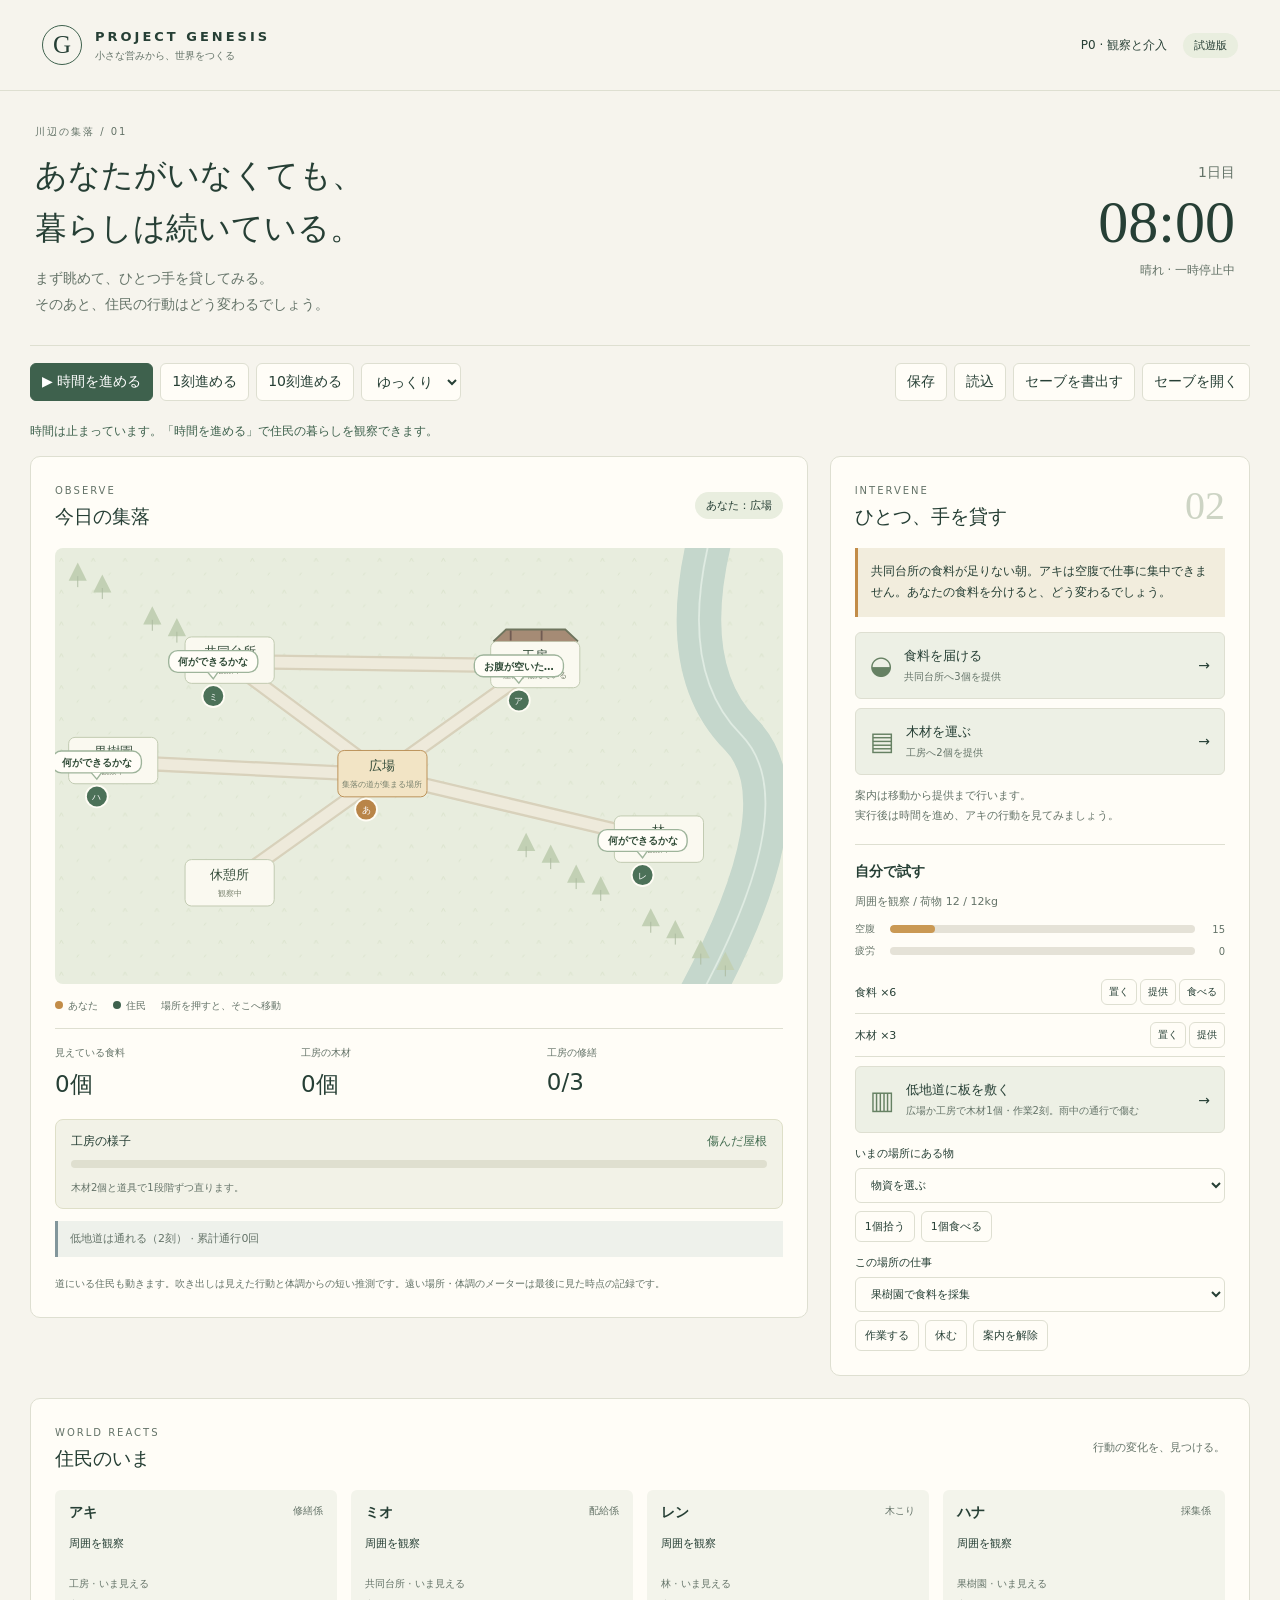
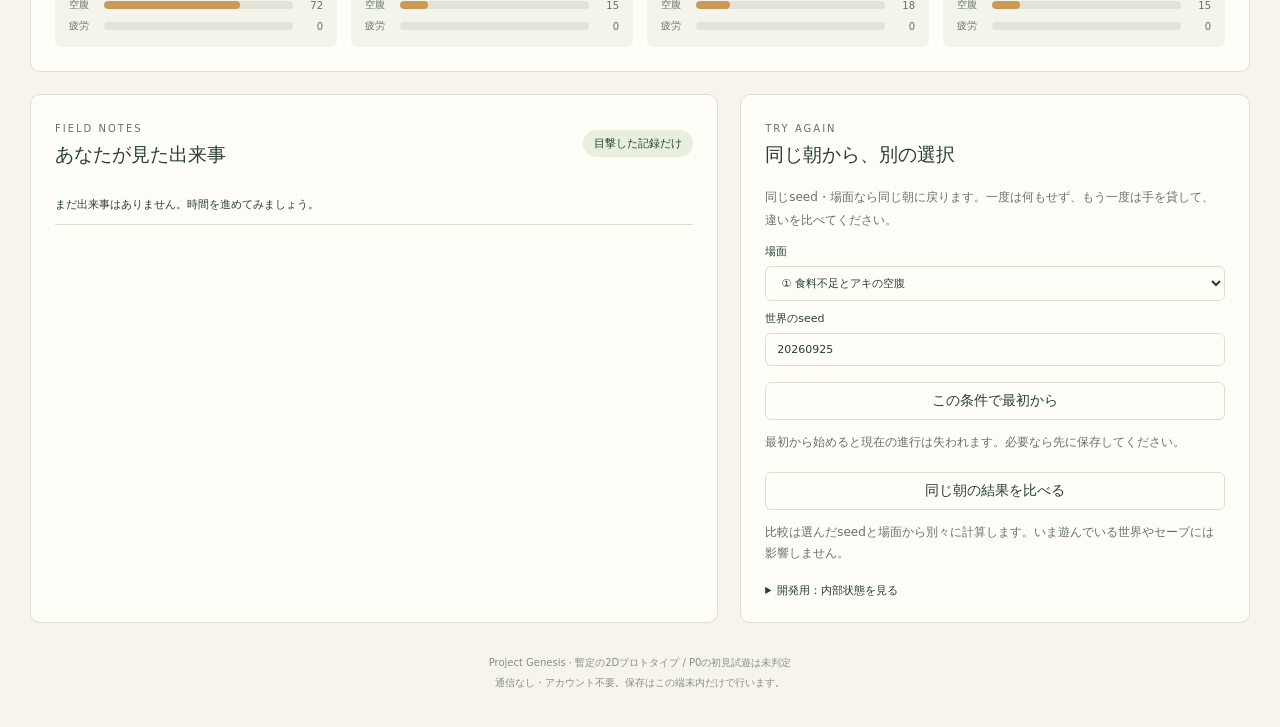
==== Genesis_P0.html @ ceb0643a "Add files via upload" ====
<!doctype html><html lang="ja"><head><meta charset="UTF-8"><meta name="viewport" content="width=device-width,initial-scale=1"><title>Project Genesis — 小さな営み</title><style>:root{--ink:#263f35;--muted:#647368;--paper:#f6f4ed;--panel:#fffdf7;--line:#dedfd1;--green:#3e614d;--gold:#c28c48}*{box-sizing:border-box}body{margin:0;background:var(--paper);color:var(--ink);font-family:'Yu Gothic','Hiragino Kaku Gothic ProN',system-ui,sans-serif;font-size:14px}header{max-width:1440px;margin:auto;display:flex;align-items:center;justify-content:space-between;padding:25px 42px;border-bottom:1px solid var(--line)}.brand{display:flex;gap:13px;align-items:center}.sigil{border:1px solid var(--green);border-radius:50%;width:40px;height:40px;display:grid;place-items:center;font-family:Georgia,serif;font-size:25px}.brand b{letter-spacing:3px;font-size:13px}.brand small{display:block;font-size:10px;color:var(--muted);margin-top:5px}.build{font-size:12px}.build span,.pill{background:#e9eedf;border-radius:20px;padding:6px 11px;font-size:11px;white-space:nowrap}.build span{margin-left:12px}main{max-width:1356px;margin:auto;padding:34px 30px}.top{display:flex;justify-content:space-between;align-items:center;padding:0 5px 27px}.eyebrow,.sectionhead small{font-size:10px;letter-spacing:2px;color:var(--muted)}h1{font-size:32px;line-height:1.65;font-weight:500;margin:10px 0}p{line-height:1.9;color:var(--muted)}.top p{margin:10px 0 0}.clock{text-align:right;padding:0 10px}.clock span,.clock small{display:block;color:var(--muted)}.clock strong{font-family:Georgia,serif;font-size:60px;font-weight:400;display:block;margin:6px 0}.toolbar{display:flex;justify-content:space-between;gap:14px;flex-wrap:wrap;border-top:1px solid var(--line);padding:17px 0 12px}.toolbar>div{display:flex;gap:7px;align-items:center;flex-wrap:wrap}button,select,input,.filebutton{font:inherit;color:var(--ink);background:var(--panel);border:1px solid var(--line);border-radius:6px;padding:9px 11px}button,.filebutton{cursor:pointer}button:hover,.filebutton:hover{border-color:var(--green);background:#edf0e5}button:focus-visible,select:focus-visible,input:focus-visible{outline:3px solid var(--gold);outline-offset:3px}button:disabled{opacity:.42;cursor:default}.primary{background:var(--green);color:white;border-color:var(--green)}.primary:hover{background:#294b37}.filebutton input{display:none}#feedback{min-height:43px;font-size:12px;padding:10px 0;color:var(--green)}#feedback.error{color:#9b4632}.layout{display:grid;grid-template-columns:minmax(0,1.85fr) minmax(300px,1fr);gap:22px}.panel{background:var(--panel);border:1px solid var(--line);border-radius:10px;padding:24px}.sectionhead{display:flex;align-items:center;justify-content:space-between;gap:10px;margin-bottom:18px}h2{font-size:19px;font-weight:500;margin:7px 0 0}h3{font-size:14px;margin:18px 0 8px}.number{font-family:Georgia,serif;font-size:40px;color:#cdd4c4}#map{background:#e8edde;border-radius:8px;overflow:hidden}#map svg{width:100%;height:auto;display:block}.place{cursor:pointer}.place rect:hover{stroke:#344d32;stroke-width:2}.mapnote{display:flex;gap:15px;align-items:center;margin:15px 0;font-size:10px;color:var(--muted)}.dot{display:inline-block;width:8px;height:8px;border-radius:50%;margin-right:5px}.player{background:var(--gold)}.npc{background:var(--green)}.metrics{display:grid;grid-template-columns:repeat(3,1fr);border-top:1px solid var(--line);padding-top:17px;gap:10px}.metrics small{display:block;font-size:10px;color:var(--muted)}.metrics b{display:block;margin-top:9px;font-size:23px;font-weight:400}.observation-note{font-size:10px;margin:17px 0 0}.situation{padding:13px;background:#f2eddd;border-left:3px solid var(--gold);line-height:1.8;margin-bottom:15px;font-size:12px}.guide{display:flex;width:100%;align-items:center;gap:12px;margin:9px 0;text-align:left;padding:14px;background:#edf0e5}.guide>span:last-child{margin-left:auto}.guide b{font-size:13px;font-weight:500}.guide small{display:block;font-size:10px;color:var(--muted);margin-top:5px}.icon{font-size:26px;color:#668163}.muted{font-size:11px;color:var(--muted);line-height:1.8}.divider{height:1px;background:var(--line);margin:18px 0}.row{display:flex;gap:6px;margin-top:8px;flex-wrap:wrap}.row button{font-size:11px;padding:7px 9px}.selectlabel{display:block;font-size:11px;margin-top:13px}select{max-width:100%}.selectlabel select{display:block;width:100%;margin-top:7px;font-size:11px}.inventory-item{display:flex;align-items:center;justify-content:space-between;gap:4px;padding:8px 0;border-bottom:1px solid var(--line);font-size:11px}.inventory-item button{font-size:10px;padding:5px 7px;margin-left:3px}.residents{margin-top:22px}.cards{display:grid;grid-template-columns:repeat(4,1fr);gap:14px}.card{padding:14px;background:#f3f4eb;border-radius:6px;min-height:123px}.card b{font-size:14px}.card .jobtag{float:right;color:var(--muted);font-size:10px}.card p{font-size:11px;margin:12px 0 8px;color:var(--ink);min-height:32px}.card small{font-size:10px;color:var(--muted)}.bottom{display:grid;grid-template-columns:1.35fr 1fr;gap:22px;margin-top:22px}#log{list-style:none;padding:0;margin:0;height:250px;overflow:auto}#log li{font-size:11px;line-height:1.8;padding:9px 0;border-bottom:1px solid var(--line)}#log time{color:#8c957d;font-variant-numeric:tabular-nums;margin-right:12px}.experiment p{font-size:12px}.experiment label{display:block;font-size:11px;margin:10px 0}.experiment input,.experiment select{display:block;width:100%;margin-top:7px}.experiment>button{width:100%;margin-top:6px}details{margin-top:18px;font-size:11px}summary{cursor:pointer}pre{max-height:260px;overflow:auto;white-space:pre-wrap;word-break:break-all;font-size:10px}footer{text-align:center;font-size:10px;color:#849080;line-height:2;margin:30px 0 0}@media(min-width:1100px){.world{align-self:start}#map svg{min-height:390px}}@media(max-width:900px){main{padding:20px 16px}header{padding:20px}.layout{grid-template-columns:1fr}.cards{grid-template-columns:repeat(2,1fr)}.bottom{grid-template-columns:1fr}.world{padding:18px}h1{font-size:25px}.clock strong{font-size:44px}.build{display:none}}@media(max-width:450px){.clock{padding:0}.clock strong{font-size:32px}.clock small{font-size:9px}.top h1{font-size:21px}.top p{font-size:11px}.panel{padding:17px}.toolbar button,.filebutton,.toolbar select{font-size:11px}.mapnote{gap:8px}.metrics b{font-size:20px}}
#comparison:empty{display:none}#comparison{margin-top:14px;padding:12px;border:1px solid var(--line);border-radius:6px;background:#f3f4eb}#comparison p{margin:0 0 8px;font-size:11px}#comparison p:last-child{margin:8px 0 0}.comparison-scroll{overflow-x:auto}#comparison table{width:100%;border-collapse:collapse;font-size:11px;white-space:nowrap}#comparison th,#comparison td{text-align:left;padding:7px 5px;border-bottom:1px solid var(--line)}#comparison th{font-weight:500}

.workshop-progress{margin-top:19px;padding:13px 15px;background:#f2f2e7;border-radius:8px;border:1px solid #dedfc8}.progress-top{display:flex;justify-content:space-between;gap:12px;align-items:baseline;font-size:12px}.progress-top b{font-weight:500}.progress-top span{color:#456e52}.progress-track{height:8px;margin:10px 0;background:#dfdfcf;border-radius:20px;overflow:hidden}.progress-track span{display:block;height:100%;width:0;background:#628866;border-radius:20px;transition:width .35s}.workshop-progress small{font-size:10px;color:var(--muted)}

.map-actor{pointer-events:none}.map-actor.memory{opacity:.32}.speech rect,.speech path{fill:#fffdf7;stroke:#9eb49b;stroke-width:1.5}.speech text{fill:#314c38;font-size:11px;font-weight:600}.need{display:grid;grid-template-columns:29px minmax(40px,1fr) 24px;align-items:center;gap:6px;margin-top:8px;font-size:10px;color:var(--muted)}.need strong{font-size:10px;font-weight:500;text-align:right;font-variant-numeric:tabular-nums}.need-track{height:8px;border-radius:10px;background:#e5e2d7;overflow:hidden}.need-track span{display:block;height:100%;border-radius:10px;transition:width .4s ease-out}.need-track .hunger{background:#ca9954}.need-track .fatigue{background:#668495}.need.unknown{opacity:.55}#playerNeeds{margin:9px 0 13px}.card .need{margin-top:7px}@media(prefers-reduced-motion:reduce){.need-track span,.progress-track span{transition:none}}
.road-state{padding:9px 12px;margin:12px 0 0;border-left:3px solid #82969b;background:#eef1eb;font-size:11px;line-height:1.6}
</style></head><body>
<header><div class="brand"><span class="sigil">G</span><div><b>PROJECT GENESIS</b><small>小さな営みから、世界をつくる</small></div></div><div class="build">P0 · 観察と介入 <span>試遊版</span></div></header>
<main><section class="top"><div><div class="eyebrow">川辺の集落 / 01</div><h1>あなたがいなくても、<br>暮らしは続いている。</h1><p>まず眺めて、ひとつ手を貸してみる。<br>そのあと、住民の行動はどう変わるでしょう。</p></div><div class="clock"><span id="day">1日目</span><strong id="clock">08:00</strong><small id="weather">晴れ · 一時停止中</small></div></section>
<section class="toolbar" aria-label="時間操作"><div><button id="play" class="primary">▶ 時間を進める</button><button id="step">1刻進める</button><button id="step10">10刻進める</button><select id="speed" aria-label="進む速さ"><option value="900">ゆっくり</option><option value="250">速く</option></select></div><div><button id="save">保存</button><button id="load">読込</button><button id="export">セーブを書出す</button><label class="filebutton">セーブを開く<input id="import" type="file" accept="application/json,.json"></label></div></section>
<div id="feedback" role="status" aria-live="polite">時間は止まっています。「時間を進める」で住民の暮らしを観察できます。</div>
<div class="layout"><section class="world panel"><div class="sectionhead"><div><small>OBSERVE</small><h2>今日の集落</h2></div><span class="pill" id="position">あなた：広場</span></div><div id="map" aria-label="集落の地図"></div><div class="mapnote"><span><i class="dot player"></i>あなた</span><span><i class="dot npc"></i>住民</span><span>場所を押すと、そこへ移動</span></div><div class="metrics"><div><small>見えている食料</small><b id="foodCount">0個</b></div><div><small>工房の木材</small><b id="woodCount">0個</b></div><div><small>工房の修繕</small><b id="repairCount">0/3</b></div></div><div class="workshop-progress" aria-live="polite"><div class="progress-top"><b>工房の様子</b><span id="workshopState">傷んだ屋根</span></div><div class="progress-track"><span id="workshopFill"></span></div><small id="workshopHint">木材2個と道具で1段階ずつ直ります。</small></div><p id="roadState" class="road-state" aria-live="polite"></p><p class="observation-note">道にいる住民も動きます。吹き出しは見えた行動と体調からの短い推測です。遠い場所・体調のメーターは最後に見た時点の記録です。</p></section>
<aside class="panel intervention"><div class="sectionhead"><div><small>INTERVENE</small><h2>ひとつ、手を貸す</h2></div><span class="number">02</span></div><div id="situation" class="situation"></div><button id="foodGuide" class="guide"><span class="icon">◒</span><span><b>食料を届ける</b><small>共同台所へ3個を提供</small></span><span>→</span></button><button id="woodGuide" class="guide"><span class="icon">▤</span><span><b>木材を運ぶ</b><small>工房へ2個を提供</small></span><span>→</span></button><p class="muted">案内は移動から提供まで行います。<br>実行後は時間を進め、アキの行動を見てみましょう。</p><div class="divider"></div><h3>自分で試す</h3><p id="playerState" class="muted"></p><div id="playerNeeds"></div><div id="inventory"></div><button id="boardRoad" class="guide"><span class="icon">▥</span><span><b>低地道に板を敷く</b><small>広場か工房で木材1個・作業2刻。雨中の通行で傷む</small></span><span>→</span></button><label class="selectlabel">いまの場所にある物<select id="ground" aria-label="いまの場所にある物"></select></label><div class="row"><button id="take">1個拾う</button><button id="eatGround">1個食べる</button></div><label class="selectlabel">この場所の仕事<select id="job" aria-label="仕事"><option value="forage">果樹園で食料を採集</option><option value="timber">林で木材を切り出す</option><option value="repair">工房を修繕する</option></select></label><div class="row"><button id="work">作業する</button><button id="rest">休む</button><button id="cancel">案内を解除</button></div></aside></div>
<section class="panel residents"><div class="sectionhead"><div><small>WORLD REACTS</small><h2>住民のいま</h2></div><span class="muted">行動の変化を、見つける。</span></div><div id="residents" class="cards"></div></section>
<div class="bottom"><section class="panel"><div class="sectionhead"><div><small>FIELD NOTES</small><h2>あなたが見た出来事</h2></div><span class="pill">目撃した記録だけ</span></div><ol id="log"></ol></section><section class="panel experiment"><div class="sectionhead"><div><small>TRY AGAIN</small><h2>同じ朝から、別の選択</h2></div></div><p>同じseed・場面なら同じ朝に戻ります。一度は何もせず、もう一度は手を貸して、違いを比べてください。</p><label>場面<select id="scenario"><option value="food">① 食料不足とアキの空腹</option><option value="wood">② 工房の木材不足</option></select></label><label>世界のseed<input id="seed" type="number" value="20260925" min="0" max="4294967295"></label><button id="reset">この条件で最初から</button><p class="muted">最初から始めると現在の進行は失われます。必要なら先に保存してください。</p><button id="compare">同じ朝の結果を比べる</button><div id="comparison" aria-live="polite"></div><p class="muted">比較は選んだseedと場面から別々に計算します。いま遊んでいる世界やセーブには影響しません。</p><details><summary>開発用：内部状態を見る</summary><p>この表示には住民が知らない情報も含みます。通常の観測ログとは別です。</p><pre id="debug"></pre></details></section></div>
<footer>Project Genesis · 暫定の2Dプロトタイプ / P0の初見試遊は未判定<br>通信なし・アカウント不要。保存はこの端末内だけで行います。</footer></main>
<script>/* Project Genesis P0. Pure simulation, no DOM, network or wall clock. */
(function (root) {
'use strict';
const BUILD = 'genesis-p0.1.5';
const WORKSHOP_TARGET = 3;
const LOW_ROAD = 'square|workshop';
const BOARD_STRENGTH = 3;
const PLACES = {
 square:{name:'広場',x:45,y:52,links:['kitchen','workshop','home','forest','orchard']},
 kitchen:{name:'共同台所',x:24,y:26,links:['square','workshop']},
 workshop:{name:'工房',x:66,y:27,links:['square','kitchen']},
 home:{name:'休憩所',x:24,y:77,links:['square']},
 forest:{name:'林',x:83,y:67,links:['square']},
 orchard:{name:'果樹園',x:8,y:49,links:['square']}
};
const JOBS = {
 forage:{name:'食料を採集',site:'orchard',duration:4,source:'food',yield:3},
 timber:{name:'木材を切り出す',site:'forest',duration:5,source:'wood',yield:3,tool:'cutting'},
 repair:{name:'工房を修繕',site:'workshop',duration:4,input:'wood',amount:2,tool:'cutting'}
};
const ITEMS = {food:{name:'食料',mass:1,nutrition:55},wood:{name:'木材',mass:2},tool:{name:'のこぎり',mass:2,capability:'cutting'}};
const clone = x => JSON.parse(JSON.stringify(x));
const fail = reason => ({ok:false,status:'FAIL',reason,diff:[]});
function random(w) { w.rng=(Math.imul(w.rng,1664525)+1013904223)>>>0;return w.rng/4294967296; }
function placeOf(w,e) { return w.actors[e.holder]?.place || e.place; }
function visible(from,to){return from===to||PLACES[from].links.includes(to);}
function roadKey(from,to){return [from,to].sort().join('|');}
function roads(){return {[LOW_ROAD]:{wet:false,planks:0,wear:0,crossings:0}};}
function roadCost(w,from,to){const r=w.roads?.[roadKey(from,to)];return r?.wet&&!r.planks?5:2;}
function seen(w,a,e) { return !e.hidden && (e.holder===a.id || visible(a.place,placeOf(w,e)) && !e.holder); }
function accessible(w,a,e) { return e && !e.hidden && (e.holder===a.id || !e.holder && e.place===a.place) && (e.owner==='public'||e.owner===a.id); }
function mass(w,a) { return w.items.filter(e=>e.holder===a.id).reduce((s,e)=>s+e.qty*e.mass,0); }
function stack(w,kind,qty,place,holder=null,owner='public') {
 const props=ITEMS[kind];
 const old=w.items.find(e=>e.kind===kind&&e.place===place&&e.holder===holder&&e.owner===owner&&!e.hidden);
 if(old) {old.qty+=qty;return old;}
 const e={id:'item-'+w.nextId++,kind,...props,qty,place,holder,owner,hidden:false}; w.items.push(e);return e;
}
function emit(w,actor,type,text,extra={}) {
 const a=w.actors[actor];
 const witnesses=Object.values(w.actors).filter(o=>o.id===actor||a&&visible(o.place,a.place)).map(o=>o.id);
 const e={id:w.nextEvent++,tick:w.tick,actor,type,text,witnesses,...extra};
 w.events.push(e);if(w.events.length>240)w.events.shift();return e;
}
function createWorld(seed=20260925,scenario='food') {
 if(!Number.isInteger(seed)||seed<0||seed>0xffffffff)throw Error('seedは0〜4294967295の整数');
 if(!['food','wood'].includes(scenario))throw Error('シナリオが不正');
 const w={schema_version:1,build:BUILD,seed,rng:seed,scenario,tick:0,nextId:1,nextEvent:1,actors:{},items:[],events:[],roads:roads(),sources:{food:240,wood:240},consumed:{food:0,wood:0},repair:0};
 const names=[['player','あなた','visitor','square'],['aki','アキ','builder','workshop'],['mio','ミオ','carrier','kitchen'],['ren','レン','logger','forest'],['hana','ハナ','gatherer','orchard']];
 for(const [id,name,role,place] of names)w.actors[id]={id,name,role,place,capacity:12,health:100,hunger:id==='aki'?(scenario==='food'?72:12):12+Math.floor(random(w)*8),fatigue:0,pending:null,queue:[],beliefs:{},status:'周囲を観察',reason:'自分で次の行動を選びます'};
 stack(w,'food',6,null,'player','player');stack(w,'wood',3,null,'player','player');
 stack(w,'tool',1,'workshop');stack(w,'tool',1,'forest');
 observe(w);return w;
}
function observe(w) {
 for(const a of Object.values(w.actors))for(const p of [a.place,...PLACES[a.place].links]){
 const items=w.items.filter(e=>seen(w,a,e)&&placeOf(w,e)===p).map(e=>clone(e));
 a.beliefs[p]={tick:w.tick,items,actors:Object.values(w.actors).filter(o=>o.place===p).map(o=>({id:o.id,name:o.name,place:o.place,status:o.status,hunger:o.hunger,fatigue:o.fatigue,health:o.health,moveTo:o.pending?.command.type==='move'?o.pending.command.to:null,moveRemaining:o.pending?.command.type==='move'?o.pending.remaining:null,moveDuration:o.pending?.command.type==='move'?o.pending.duration??2:null})),roads:Object.fromEntries(PLACES[p].links.map(to=>[to,{cost:roadCost(w,p,to),wet:!!w.roads[roadKey(p,to)]?.wet,planks:w.roads[roadKey(p,to)]?.planks??0,wear:w.roads[roadKey(p,to)]?.wear??0,crossings:w.roads[roadKey(p,to)]?.crossings??0}])),repair:p==='workshop'?w.repair:null,source:w.sources[p==='orchard'?'food':p==='forest'?'wood':'']??null};
 }
}
function available(w,a,kind) {return w.items.filter(e=>accessible(w,a,e)&&e.kind===kind).reduce((s,e)=>s+e.qty,0);}
function consume(w,a,kind,qty){
 for(const e of w.items.filter(e=>accessible(w,a,e)&&e.kind===kind)){const n=Math.min(qty,e.qty);e.qty-=n;qty-=n;if(qty===0)break;}
 w.items=w.items.filter(e=>e.qty>0);w.consumed[kind]+=arguments[3];
}
function validate(w,c,completion=false){
 if(!c||typeof c!=='object')return '行為が不正です';
 const a=w.actors[c.actor];if(!a)return '主体が存在しません';
 if(a.pending&&!completion)return 'いまの行動が終わるまで待ってください';
 if(a.health<=0)return '行動できる体調ではありません';
 if(c.type==='move')return PLACES[a.place].links.includes(c.to)?null:'隣接する場所だけへ移動できます';
 if(c.type==='layBoards'){
  if(c.road!==LOW_ROAD||!['square','workshop'].includes(a.place))return '低地道の端で作業してください';
  if(w.roads[LOW_ROAD].planks)return 'この道にはすでに板が敷かれています';
  if(a.health<35||a.hunger>=85||a.fatigue>=90)return '体調を整えてから道を直してください';
  return available(w,a,'wood')>=1?null:'木材が1個必要です';
 }
 if(c.type==='rest'||c.type==='wait')return null;
 if(c.type==='work'){
 const j=JOBS[c.job];if(!j)return '未定義の仕事です';
 if(a.place!==j.site)return PLACES[j.site].name+'へ移動してください';
 if(c.job==='repair'&&w.repair>=WORKSHOP_TARGET)return '工房の修繕は完了しています';
 if(a.health<35)return '負傷のため作業できません。休息してください';
 if(a.hunger>=85)return '空腹が強すぎます。まず食事が必要です';
 if(a.fatigue>=90)return '疲労が強すぎます。休息が必要です';
 if(j.tool&&!w.items.some(e=>accessible(w,a,e)&&e.capability===j.tool))return '切断できる道具がこの場所にありません';
 if(j.input&&available(w,a,j.input)<j.amount)return '木材が2個必要です';
 if(j.source&&w.sources[j.source]<j.yield)return '採集できる資源が残っていません';
 if(j.source&&mass(w,a)+j.yield*ITEMS[j.source].mass>a.capacity)return '荷物が重すぎます。置いてから作業してください';
 return null;
 }
 const e=w.items.find(e=>e.id===c.item);
 if(!e)return '物資が見つかりません。誰かが移動・消費した可能性があります';
 if(!Number.isInteger(c.qty)||c.qty<=0||c.qty>e.qty)return '数量は在庫以内の正の整数にしてください';
 if(!accessible(w,a,e))return 'その物資には届かないか、使用する権限がありません';
 if(c.type==='take'){
 if(e.holder)return 'すでに誰かが運んでいます';
 return mass(w,a)+e.mass*c.qty>a.capacity?'運搬上限12kgを超えています':null;
 }
 if(c.type==='drop')return e.holder===a.id?null:'自分が持っている物だけ置けます';
 if(c.type==='give'){
 if(e.holder!==a.id||e.owner!==a.id)return '寄付・譲渡は自分の所持品で行ってください';
 if(c.to==='public')return null;
 const b=w.actors[c.to];if(!b||b.place!==a.place||b.id===a.id)return '相手と同じ場所にいる必要があります';
 return mass(w,b)+e.mass*c.qty>b.capacity?'相手がこれ以上持てません':null;
 }
 if(c.type==='eat')return e.nutrition&&c.qty===1?null:'一度に食べられる食料1個を選んでください';
 return '未実装の行為です';
}
function apply(w,c){
 const a=w.actors[c.actor];
 if(c.type==='move') {
  if(roadKey(a.place,c.to)===LOW_ROAD){const r=w.roads[LOW_ROAD];r.crossings++;
   if(r.wet&&r.planks){r.wear++;if(r.wear>=BOARD_STRENGTH){r.planks=0;emit(w,a.id,'road','雨中の通行で低地道の板が傷み、外れた');}}
  }
  a.place=c.to;return PLACES[c.to].name+'へ到着';
 }
 if(c.type==='layBoards'){consume(w,a,'wood',1);w.roads[LOW_ROAD].planks=1;w.roads[LOW_ROAD].wear=0;return '木材1個で低地道に板を敷いた';}
 if(c.type==='rest'){a.fatigue=Math.max(0,a.fatigue-32);a.health=Math.min(100,a.health+12);return '休息して体調を整えた';}
 if(c.type==='wait')return '周囲を観察した';
 if(c.type==='work'){
 const j=JOBS[c.job];
 if(j.input){consume(w,a,j.input,j.amount);w.repair++;}
 if(j.source){w.sources[j.source]-=j.yield;stack(w,j.source,j.yield,null,a.id,a.id);}
 a.fatigue=Math.min(100,a.fatigue+12);return j.name+'した'+(j.source?'（'+j.yield+'個）':'（木材2個を使用）');
 }
 const e=w.items.find(e=>e.id===c.item);
 if(c.type==='eat'){e.qty--;a.hunger=Math.max(0,a.hunger-e.nutrition);w.consumed.food++;w.items=w.items.filter(e=>e.qty>0);return '食事をした。空腹が和らいだ';}
 const kind=e.kind;const owner=e.owner;e.qty-=c.qty;w.items=w.items.filter(e=>e.qty>0);
 if(c.type==='take'){stack(w,kind,c.qty,null,a.id,owner);return ITEMS[kind].name+c.qty+'個を運び始めた';}
 if(c.type==='drop'){stack(w,kind,c.qty,a.place,null,owner);return ITEMS[kind].name+c.qty+'個を置いた（所有権は維持）';}
 if(c.type==='give'){
 stack(w,kind,c.qty,c.to==='public'?a.place:null,c.to==='public'?null:c.to,c.to);
 return ITEMS[kind].name+c.qty+'個を'+(c.to==='public'?'共同備蓄':w.actors[c.to].name)+'へ提供した';
 }
}
function command(w,c){
 const reason=validate(w,c);if(reason)return fail(reason);
 const a=w.actors[c.actor];const before=clone({actor:a,items:w.items,repair:w.repair,roads:w.roads,sources:w.sources,consumed:w.consumed});
 const durations={rest:4,wait:1,layBoards:2};const duration=c.type==='work'?JOBS[c.job].duration:c.type==='move'?roadCost(w,a.place,c.to):durations[c.type];
 if(duration){a.pending={command:clone(c),remaining:duration,duration};a.status=c.type==='move'?PLACES[c.to].name+'へ移動中':c.type==='work'?JOBS[c.job].name+'中':c.type==='layBoards'?'低地道に板を敷いている':c.type==='rest'?'休息中'+(c.reason?'（'+c.reason+'）':''):'観察中';emit(w,a.id,'start',a.name+'：'+a.status);}
 else{const message=apply(w,c);a.status=message;emit(w,a.id,c.type,a.name+'：'+message);}
 observe(w);
 return {ok:true,status:'PASS',reason:duration?'開始しました':a.status,diff:[{before,after:clone({actor:a,items:w.items,repair:w.repair,roads:w.roads,sources:w.sources,consumed:w.consumed})}]};
}
function path(from,to,beliefs={}){
 const best={[from]:0},queue=[{at:from,cost:0,steps:[]}];
 while(queue.length){queue.sort((a,b)=>a.cost-b.cost);const cur=queue.shift();if(cur.cost!==best[cur.at])continue;
 if(cur.at===to)return cur.steps;
 for(const next of PLACES[cur.at].links){const cost=cur.cost+(beliefs[cur.at]?.roads?.[next]?.cost??2);
 if(best[next]===undefined||cost<best[next]){best[next]=cost;queue.push({at:next,cost,steps:[...cur.steps,next]});}}
 }return [];
}
// Only the actor's own state and observations cross the decision boundary.
function view(w,id){const a=clone(w.actors[id]);return {tick:w.tick,self:a,inventory:w.items.filter(e=>e.holder===id).map(clone)};}
function decide(v){
 const a=v.self, local=a.beliefs[a.place], inv=v.inventory;
 const c=(type,extra={})=>({actor:a.id,type,...extra});
 const walk=to=>c('move',{to:path(a.place,to,a.beliefs)[0]});
 const own=kind=>inv.find(e=>e.kind===kind);
 const usable=(o,kind)=>o?.items.find(e=>e.kind===kind&&(e.owner==='public'||e.owner===a.id)&&(!e.holder||e.holder===a.id));
 if(a.health<35||a.fatigue>=72){a.reason='体調・疲労を優先';return c('rest');}
 if(a.hunger>=55){
 const f=own('food')||usable(local,'food');if(f)return c('eat',{item:f.id,qty:1});
 const known=Object.entries(a.beliefs).find(([p,b])=>p!==a.place&&usable(b,'food'));
 if(known)return walk(known[0]);
 // The kitchen is known public geography, not knowledge of its current inventory.
 if(a.place!=='kitchen'&&!a.beliefs.kitchen)return walk('kitchen');
 if(a.place!=='orchard')return walk('orchard');
 return local.source>=3?c('work',{job:'forage'}):c('rest');
 }
 const cargo=own('food')||own('wood');
 if(cargo){const to=cargo.kind==='food'?'kitchen':'workshop';if(a.place!==to)return walk(to);return c(cargo.owner===a.id?'give':'drop',{item:cargo.id,qty:cargo.qty,to:'public'});}
 if(a.role==='builder'){
 if((a.beliefs.workshop?.repair??0)>=WORKSHOP_TARGET){
 if(a.place==='workshop'&&a.beliefs.square?.roads?.workshop?.wear>=BOARD_STRENGTH&&local.items.some(e=>e.kind==='wood'&&(e.owner==='public'||e.owner===a.id)))return c('layBoards',{road:LOW_ROAD});
 const pantry=a.beliefs.kitchen;
 const food=pantry?.items.filter(e=>e.kind==='food'&&e.owner==='public'&&!e.holder).reduce((s,e)=>s+e.qty,0);
 if(food===undefined||food<3){if(a.place!=='orchard')return walk('orchard');return local.source>=3?c('work',{job:'forage'}):c('rest',{reason:'採集できる食料がない'});}
 return c('rest',{reason:'工房の修繕が完了し、備蓄もある'});
 }
 if(a.place!=='workshop')return walk('workshop');
 const tool=local.items.some(e=>e.capability==='cutting'&&(e.owner==='public'||e.owner===a.id));
 if(!tool)return c('rest',{reason:'道具が見つからない'});
 const wood=local.items.filter(e=>e.kind==='wood'&&(e.owner==='public'||e.owner===a.id)).reduce((s,e)=>s+e.qty,0);
 if(wood>=2)return c('work',{job:'repair'});
 const road=a.beliefs.square?.roads?.workshop;
 if(wood>=1&&!road?.planks&&road?.wear>=BOARD_STRENGTH)return c('layBoards',{road:LOW_ROAD});
 return c('rest',{reason:'木材が2個必要'});
 }
 if(a.role==='logger'){if(a.place!=='forest')return walk('forest');return c('work',{job:'timber'});}
 if(a.role==='gatherer'){if(a.place!=='orchard')return walk('orchard');return c('work',{job:'forage'});}
 // Carrier checks the public pantry before collecting provisions. No hidden stock lookup.
 if(a.role==='carrier'){
 if(a.place==='kitchen'&&usable(local,'food'))return c('rest');
 if(a.place!=='orchard')return walk('orchard');return c('work',{job:'forage'});
 }
 return c('wait');
}
function step(w,count=1){
 if(!Number.isInteger(count)||count<1||count>10000)throw Error('進める時間が不正');
 for(let n=0;n<count;n++){
 effect(w,{type:'tick'});
 for(const a of Object.values(w.actors)){
 if(a.pending){
 if(a.pending.remaining<=0){const c=a.pending.command;a.pending=null;const reason=validate(w,c,true);
 if(reason){a.status='中断：'+reason;emit(w,a.id,'cancel',a.name+'：'+a.status);}
 else{const msg=apply(w,c);a.status=msg;emit(w,a.id,'complete',a.name+'：'+msg);}
 }
 }
 }
 observe(w);
 for(const a of Object.values(w.actors)){
 if(a.pending)continue;
 if(a.queue[0]?.type==='travel'){
  if(a.place===a.queue[0].to)a.queue.shift();
  else{const next=path(a.place,a.queue[0].to,a.beliefs)[0];const r=command(w,{actor:a.id,type:'move',to:next});
   if(!r.ok){a.queue=[];a.status='案内を中断：'+r.reason;emit(w,a.id,'cancel',a.name+'：'+a.status);}continue;}
 }
 if(a.queue.length){const c=a.queue.shift();const r=command(w,c);if(!r.ok){a.queue=[];a.status='案内を中断：'+r.reason;emit(w,a.id,'cancel',a.name+'：'+a.status);}continue;}
 if(a.id==='player')continue;
 const c=decide(view(w,a.id));
 a.reason=c.type==='eat'?'食料を見つけ、空腹を解消':c.type==='work'?'観測した道具・資源で仕事を進める':c.type==='layBoards'?'板の破損と木材を観測し、道を補修':c.type==='rest'?(a.health<35?'負傷により作業を中断':a.role==='builder'?'資材・道具不足、または疲労。いったん休息':'備蓄あり、または疲労。いったん休息'):'必要なものがある場所を確認する';
 const r=command(w,c);if(!r.ok){a.status=r.reason;command(w,{actor:a.id,type:'rest'});}
 }
 }
 return w;
}
function route(w,actor,to){const a=w.actors[actor];if(!a||!PLACES[to])return fail('行き先が不正');if(a.pending)return fail('移動・作業が終わるまで待ってください');a.queue=[{actor,type:'travel',to}];return {ok:true,reason:'移動を予約しました'};}
function guide(w,kind){
 const a=w.actors.player;if(a.pending||a.queue.length)return fail('いまの案内が終わるまで待ってください');
 const item=w.items.find(e=>e.holder==='player'&&e.kind===kind&&e.owner==='player');if(!item)return fail('自分の'+ITEMS[kind].name+'がありません');
 const to=kind==='food'?'kitchen':'workshop';route(w,'player',to);
 a.queue.push({actor:'player',type:'give',item:item.id,qty:Math.min(kind==='food'?3:2,item.qty),to:'public'});
 return {ok:true,reason:PLACES[to].name+'へ運び、共同備蓄へ提供します'};
}
// Two independent worlds make the intervention visible without altering the live save.
function compare(seed,scenario){
 const summarize=w=>{
  const observed=w.actors.player.beliefs.workshop;
  return {repair:observed.repair,wood:observed.items.filter(e=>e.kind==='wood'&&e.owner==='public'&&!e.holder).reduce((n,e)=>n+e.qty,0)};
 };
 const run=intervention=>{
  const w=createWorld(seed,scenario);
  if(intervention){const r=guide(w,scenario);if(!r.ok)throw Error(r.reason);}
  step(w,10);
  const at10=summarize(w);
  step(w,14);
  const firstRepair=w.events.find(e=>e.actor==='aki'&&e.type==='complete'&&e.text.includes('工房を修繕'));
  const delivery=w.events.find(e=>e.actor==='player'&&e.type==='give'&&e.text.includes('共同備蓄'));
  return {at10,firstRepairTick:firstRepair?.tick??null,deliveryTick:delivery?.tick??null};
 };
 return {seed,scenario,control:run(false),intervention:run(true)};
}
// System effects are distinct from agent actions; callers cannot impersonate a
// system effect through command(). Tick/metabolism and injury have explicit inputs.
function effect(w,e){
 if(e.type==='injury'){
 const a=w.actors[e.actor];if(!a||!Number.isFinite(e.amount)||e.amount<0)return fail('負傷量が不正');
 const before=a.health;a.health=Math.max(0,a.health-e.amount);emit(w,a.id,'injury',a.name+'が負傷した');observe(w);
 return {ok:true,diff:[{actor:a.id,healthBefore:before,healthAfter:a.health}]};
 }
 if(e.type!=='tick')return fail('未定義のシステム作用');
 w.tick++;
 if(w.tick===12){w.roads[LOW_ROAD].wet=true;emit(w,null,'weather','雨で低地道がぬかるんだ',{witnesses:Object.keys(w.actors)});}
 if(w.tick===24){w.roads[LOW_ROAD].wet=false;emit(w,null,'weather','雨がやみ、低地道が乾いた',{witnesses:Object.keys(w.actors)});}
 for(const a of Object.values(w.actors)){
 a.hunger=Math.min(100,a.hunger+0.38);a.fatigue=Math.min(100,a.fatigue+0.12);
 if(a.pending)a.pending.remaining--;
 }
 emit(w,null,'system','時間経過と代謝');
 return {ok:true,diff:[{tick:w.tick}]};
}
function injury(w,id,amount){return effect(w,{type:'injury',actor:id,amount});}
function publicEvents(w,id='player'){return w.events.filter(e=>e.witnesses.includes(id)).map(({id,tick,type,text})=>({id,tick,type,text}));}
function totals(w){const t={...w.sources};for(const e of w.items)if(e.kind in t)t[e.kind]+=e.qty;for(const k of Object.keys(t))t[k]+=w.consumed[k];return t;}
function serialize(w){return JSON.stringify(w);}
function load(text){
 if(typeof text!=='string'||text.length>2000000)throw Error('セーブが大きすぎるか形式が不正です');
 const w=JSON.parse(text);
 if(w.schema_version!==1)throw Error('非対応のセーブ形式です（対応: schema 1）');
 const int=n=>Number.isSafeInteger(n)&&n>=0;
 const place=p=>typeof p==='string'&&Object.hasOwn(PLACES,p);
 const short=s=>typeof s==='string'&&s.length<=500;
 const actorIds=['aki','hana','mio','player','ren'];
 // Earlier schema-1 saves have no road state. Their existing world continues on a dry road.
 if(w.roads===undefined)w.roads=roads();
 if(w.roads?.[LOW_ROAD]?.wear===undefined)w.roads[LOW_ROAD].wear=0;
 if(w.roads?.[LOW_ROAD]?.crossings===undefined)w.roads[LOW_ROAD].crossings=0;
 if(!w.roads||Object.keys(w.roads).join(',')!==LOW_ROAD||typeof w.roads[LOW_ROAD]?.wet!=='boolean'||![0,1].includes(w.roads[LOW_ROAD].planks)||!int(w.roads[LOW_ROAD].wear)||w.roads[LOW_ROAD].wear>BOARD_STRENGTH||w.roads[LOW_ROAD].planks&&w.roads[LOW_ROAD].wear>=BOARD_STRENGTH||!int(w.roads[LOW_ROAD].crossings))throw Error('道路状態が不正です');
 const validItem=e=>e&&typeof e.id==='string'&&/^item-[1-9][0-9]*$/.test(e.id)&&Number(e.id.slice(5))<w.nextId&&Object.hasOwn(ITEMS,e.kind)&&int(e.qty)&&e.qty>0&&e.mass===ITEMS[e.kind].mass&&e.nutrition===ITEMS[e.kind].nutrition&&e.capability===ITEMS[e.kind].capability&&['public',...actorIds].includes(e.owner)&&typeof e.hidden==='boolean'&&short(e.name)&&(e.holder?actorIds.includes(e.holder)&&e.place===null:place(e.place));
 if(!int(w.tick)||!int(w.seed)||!int(w.rng)||w.rng>0xffffffff||!int(w.nextId)||!int(w.nextEvent)||!int(w.repair)||!['food','wood'].includes(w.scenario))throw Error('セーブの時刻・識別情報が不正です');
 if(!w.actors||Object.keys(w.actors).sort().join(',')!=='aki,hana,mio,player,ren'||!Array.isArray(w.items)||w.items.length>2000||!Array.isArray(w.events)||w.events.length>240)throw Error('セーブの世界構造が不正です');
 for(const [id,a] of Object.entries(w.actors)){
 if(a.id!==id||!place(a.place)||!short(a.status)||!short(a.reason)||typeof a.name!=='string'||a.name.length>40||!['visitor','builder','carrier','logger','gatherer'].includes(a.role)||a.capacity!==12||![a.health,a.hunger,a.fatigue].every(n=>Number.isFinite(n)&&n>=0&&n<=100)||!Array.isArray(a.queue)||a.queue.length>30||!a.beliefs)throw Error('主体データが不正です');
 const validCmd=c=>c&&c.actor===id&&['move','rest','wait','work','take','give','drop','eat','layBoards','travel'].includes(c.type)&&(c.reason===undefined||short(c.reason))&&(c.type!=='move'&&c.type!=='travel'||place(c.to))&&(c.type!=='work'||Object.hasOwn(JOBS,c.job))&&(c.type!=='layBoards'||c.road===LOW_ROAD);
 if(a.pending&&(!int(a.pending.remaining)||a.pending.remaining<1||a.pending.remaining>5||a.pending.duration!==undefined&&(!int(a.pending.duration)||a.pending.duration<1||a.pending.duration>5)||!validCmd(a.pending.command)||a.pending.command.type==='travel')||a.queue.some(c=>!validCmd(c)))throw Error('進行中の行為が不正です');
 for(const [p,b] of Object.entries(a.beliefs)){
  if(!place(p)||!b||!Array.isArray(b.items)||b.items.some(e=>!validItem(e))||!Array.isArray(b.actors)||!int(b.tick)||b.tick>w.tick||!(b.repair===null||int(b.repair))||!(b.source===null||int(b.source)))throw Error('観測データが不正です');
  for(const o of b.actors){
   if(!o||!actorIds.includes(o.id)||!place(o.place)||!short(o.name)||!short(o.status)||['hunger','fatigue','health'].some(k=>o[k]!==undefined&&(!Number.isFinite(o[k])||o[k]<0||o[k]>100)))throw Error('観測データが不正です');
   if(o.moveTo!==undefined&&o.moveTo!==null&&(!place(o.moveTo)||!PLACES[o.place].links.includes(o.moveTo)))throw Error('観測データが不正です');
   if(o.moveRemaining!==undefined&&o.moveRemaining!==null&&(!int(o.moveRemaining)||o.moveRemaining<1||o.moveRemaining>5))throw Error('観測データが不正です');
   if(o.moveDuration!==undefined&&o.moveDuration!==null&&(!int(o.moveDuration)||o.moveDuration<2||o.moveDuration>5))throw Error('観測データが不正です');
   if((o.moveTo===null)!==(o.moveRemaining===null)||o.moveDuration!==undefined&&(o.moveTo===null)!==(o.moveDuration===null))throw Error('観測データが不正です');
  }
  if(b.roads!==undefined){
   if(!b.roads||Object.entries(b.roads).some(([n,r])=>!PLACES[p].links.includes(n)||!r||![2,5].includes(r.cost)||typeof r.wet!=='boolean'||![0,1].includes(r.planks)||(r.wear!==undefined&&(!int(r.wear)||r.wear>BOARD_STRENGTH||r.planks&&r.wear>=BOARD_STRENGTH))||(r.crossings!==undefined&&!int(r.crossings))))throw Error('観測データが不正です');
  }
 }
 }
 const ids=new Set();for(const e of w.items){
 if(!validItem(e)||ids.has(e.id))throw Error('物資データが不正です');ids.add(e.id);
 }
 for(const key of ['food','wood'])if(!int(w.sources?.[key])||!int(w.consumed?.[key]))throw Error('物量データが不正です');
 for(const a of Object.values(w.actors))if(mass(w,a)>a.capacity)throw Error('運搬量が上限を超えています');
 for(const e of w.events)if(!int(e.tick)||e.tick>w.tick||!int(e.id)||e.id>=w.nextEvent||typeof e.text!=='string'||!Array.isArray(e.witnesses)||e.witnesses.some(id=>!w.actors[id]))throw Error('イベントが不正です');
 return w;
}
const api={BUILD,WORKSHOP_TARGET,LOW_ROAD,BOARD_STRENGTH,PLACES,JOBS,ITEMS,createWorld,command,validate,step,observe,view,decide,path,route,guide,effect,roadCost,compare,injury,publicEvents,totals,serialize,load,mass,seen,placeOf};
if(typeof module!=='undefined'&&module.exports)module.exports=api;else root.Genesis=api;
})(typeof globalThis!=='undefined'?globalThis:this);
</script><script>/* DOM adapter. Rendering never advances the simulation. */
'use strict';
const G=Genesis,$=id=>document.getElementById(id);
let world=G.createWorld(),running=false,timer=null;
let lastPositions={},lastMapTick=null,renderedPositions={};
const esc=s=>String(s).replace(/[&<>"']/g,c=>({'&':'&amp;','<':'&lt;','>':'&gt;','"':'&quot;',"'":'&#39;'}[c]));
const time=t=>{const m=480+t*10;return String(Math.floor(m/60)%24).padStart(2,'0')+':'+String(m%60).padStart(2,'0');};
const latest=beliefs=>{
 const result={};for(const b of Object.values(beliefs))for(const o of b.actors){
 if(!result[o.id]||b.tick>result[o.id].tick)result[o.id]={...o,tick:b.tick};
 }return result;
};
const meter=(label,value,kind)=>Number.isFinite(value)?`<div class="need"><span>${label}</span><div role="meter" aria-label="${label}" aria-valuemin="0" aria-valuemax="100" aria-valuenow="${Math.round(value)}" class="need-track"><span class="${kind}" style="width:${Math.max(0,Math.min(100,value))}%"></span></div><strong>${Math.round(value)}</strong></div>`:`<div class="need unknown"><span>${label}</span><div class="need-track"></div><strong>—</strong></div>`;
// Speech is a visible summary of action/needs, never a readout of private plans.
function thought(o){
 if(o.health<35)return 'けがで動けない…';
 if(o.hunger>=55)return 'お腹が空いた…';
 if(o.fatigue>=72)return '少し休もう';
 if(o.moveTo)return G.PLACES[o.moveTo].name+'へ行こう';
 if(o.status.includes('木材が2個必要'))return '木材が足りない';
 if(o.status.includes('道具が見つからない'))return '道具がない…';
 if(o.status.includes('板を敷いている'))return '道を直そう';
 if(o.status.includes('修繕'))return '工房を直そう';
 if(o.status.includes('採集'))return '食料を集めよう';
 if(o.status.includes('切り出し'))return '木材を運ぼう';
 if(o.status.includes('休息'))return 'ひと休み';
 return '何ができるかな';
}
function message(text,error=false){$('feedback').textContent=text;$('feedback').className=error?'error':'';}
function act(c){const r=G.command(world,{actor:'player',...c});message(r.reason,!r.ok);render();}
function advance(n=1){G.step(world,n);render();}
function setRunning(on){running=on;clearInterval(timer);if(on)timer=setInterval(()=>advance(),Number($('speed').value));$('play').textContent=on?'Ⅱ 一時停止':'▶ 時間を進める';render();}
function map(){
 const a=world.actors.player,places=G.PLACES;
 const observed=latest(a.beliefs);renderedPositions={};
 let svg='<svg viewBox="0 0 800 480" role="img" aria-label="集落の地図。各場所を押して移動できます"><defs><pattern id="grass" width="35" height="35" patternUnits="userSpaceOnUse"><path d="M5 15l2 -4 2 4 M24 30l2 -3" fill="none" stroke="#d9e1ca" stroke-width="1"/></pattern></defs><rect width="800" height="480" fill="url(#grass)"/><path d="M725 -30Q680 130 754 205T700 510" stroke="#c5d7cc" stroke-width="49" fill="none"/><path d="M725 -30Q680 130 754 205T700 510" stroke="#dfebe2" stroke-width="2" fill="none"/>';
 for(let i=0;i<22;i++){const x=(i*137+25)%740,y=(i*83+16)%450;if(y>140&&y<295)continue;svg+=`<path d="M${x} ${y}l-10 20h20z" fill="#c2d0b4"/><path d="M${x} ${y+15}v12" stroke="#adbba0"/>`;}
 for(const [id,p]of Object.entries(places))for(const n of p.links)if(id<n){
  const low=id==='square'&&n==='workshop',road=a.beliefs.square?.roads?.workshop;
  const tint=low&&road?.wet&&!road.planks?'#899aa1':low&&road?.planks?'#b39b6b':'#eeeadb';
  svg+=`<path d="M${p.x*8} ${p.y*4.8}L${places[n].x*8} ${places[n].y*4.8}" stroke="#d8d1bb" stroke-width="17" stroke-linecap="round"/><path d="M${p.x*8} ${p.y*4.8}L${places[n].x*8} ${places[n].y*4.8}" stroke="${tint}" stroke-width="12" stroke-linecap="round"${low&&road?.wet&&!road.planks?' stroke-dasharray="13 6"':''}/>`;
 }
 for(const [id,p]of Object.entries(places)){
 const x=p.x*8,y=p.y*4.8,seen=a.beliefs[id],fresh=seen?.tick===world.tick;
 const stage=id==='workshop'?Math.min(G.WORKSHOP_TARGET,seen?.repair??0):0;
 const roof=id==='workshop'?`<path d="M${x-46} ${y-27}l14 -13h65l14 13" fill="${stage===3?'#648b6a':stage?'#ba9456':'#a58b75'}" stroke="#6f755e" stroke-width="2"/><path d="M${x-27} ${y-39}v11 M${x+7} ${y-39}v11" stroke="${stage>=1?'#f1d797':'#705b52'}" stroke-width="${stage>=1?5:2}"/>${stage>=2?`<path d="M${x+31} ${y-39}v11" stroke="#f1d797" stroke-width="5"/>`:''}${stage===3?`<path d="M${x-46} ${y-27}h92" stroke="#456e52" stroke-width="4"/>`:''}`:'';
 svg+=`<g class="place" data-place="${id}" role="button" tabindex="0" aria-label="${p.name}へ移動${id==='workshop'&&seen?'、修繕'+stage+'段階':''}"><rect x="${x-49}" y="${y-27}" width="98" height="51" rx="7" fill="${a.place===id?'#f2e4c5':fresh?'#faf9f0':'#e1e4d7'}" stroke="${a.place===id?'#b88b4f':'#bdc7ad'}"/>${roof}<text x="${x}" y="${y-6}" text-anchor="middle" fill="#344c3a" font-size="14">${p.name}</text><text x="${x}" y="${y+13}" text-anchor="middle" fill="#78816d" font-size="9">${id==='square'?'集落の道が集まる場所':id==='workshop'&&seen?['屋根が傷んでいる','梁を補修中','屋根を補修中','修繕完了'][stage]:seen?(fresh?'観察中':'以前の記録'):'未観測'}</text></g>`;
 }
 // Fresh actors travel along the road. Old memories stay faint at the last seen place.
 const atPlace={};for(const o of Object.values(observed)){
  const origin=places[o.place];if(!origin)continue;
  const index=atPlace[o.place]||0;atPlace[o.place]=index+1;
  const offset=(index%3-1)*18;
  const destination=o.tick===world.tick&&o.moveTo?places[o.moveTo]:null;
  const progress=destination?Math.max(0,Math.min(1,((o.moveDuration??2)-o.moveRemaining)/(o.moveDuration??2))):0;
  const x=(origin.x+(destination?.x-origin.x||0)*progress)*8+offset;
  const y=(origin.y+(destination?.y-origin.y||0)*progress)*4.8+38;
  const fresh=o.tick===world.tick,player=o.id==='player';
  renderedPositions[o.id]={x,y,fresh};
  const bubble=fresh&&!player?`<g class="speech"><rect x="-49" y="-50" width="98" height="24" rx="10"/><path d="M-6 -26l6 7 5 -7"/><text x="0" y="-34" text-anchor="middle">${esc(thought(o))}</text></g>`:'';
  svg+=`<g data-actor="${o.id}" class="map-actor${fresh?'':' memory'}" transform="translate(${x} ${y})" aria-label="${esc(o.name)}、${fresh?esc(o.status):'以前の記録'}">${bubble}<circle r="12" fill="${player?'#b98548':'#4c7158'}" stroke="#fffdf5" stroke-width="2"/><text y="4" text-anchor="middle" fill="white" font-size="10">${esc(o.name[0])}</text></g>`;
 }
 return svg+'</svg>';
}
function animateResidents(){
 if(world.tick===lastMapTick+1&&!window.matchMedia?.('(prefers-reduced-motion: reduce)').matches){
  for(const [id,p] of Object.entries(renderedPositions)){
   const old=lastPositions[id];if(!old?.fresh||!p.fresh||Math.hypot(old.x-p.x,old.y-p.y)<1)continue;
   const el=$('map').querySelector(`[data-actor="${id}"]`);
   el?.animate([{transform:`translate(${old.x}px,${old.y}px)`},{transform:`translate(${p.x}px,${p.y}px)`}],{duration:running?Math.min(650,Number($('speed').value)*.82):450,easing:'ease-out'});
  }
 }
 lastPositions=renderedPositions;lastMapTick=world.tick;
}
function render(){
 const a=world.actors.player,b=a.beliefs;
 $('day').textContent=Math.floor((480+world.tick*10)/1440)+1+'日目';$('clock').textContent=time(world.tick);$('weather').textContent=(world.roads[G.LOW_ROAD].wet?'雨':'晴れ')+' · '+(running?'暮らしが進んでいます':'一時停止中');$('position').textContent='あなた：'+G.PLACES[a.place].name;
 $('map').innerHTML=map();animateResidents();
 const stock=(p,k)=>b[p]?.items.filter(e=>!e.holder&&e.kind===k&&e.owner==='public').reduce((s,e)=>s+e.qty,0);
 $('foodCount').textContent=(stock('kitchen','food')??'?')+'個';$('woodCount').textContent=(stock('workshop','wood')??'?')+'個';
 const repair=b.workshop?.repair,stage=Math.min(G.WORKSHOP_TARGET,repair??0);
 $('repairCount').textContent=repair===undefined?'未観測':stage+'/'+G.WORKSHOP_TARGET;
 $('workshopState').textContent=repair===undefined?'未観測':['傷んだ屋根','梁を補修中','屋根を補修中','修繕完了'][stage];
 $('workshopFill').style.width=(stage/G.WORKSHOP_TARGET*100)+'%';
 $('workshopHint').textContent=repair===undefined?'工房を観察すると様子が分かります。':stage===3?'アキは修繕を終えました。食料が足りなければ採集を手伝います。':'木材2個と道具で1段階ずつ直ります。';
 const road=b.square?.roads?.workshop;
 $('roadState').textContent=road?(road.wear>=G.BOARD_STRENGTH&&!road.planks?'通行で板が傷んだ。木材があれば補修できる'+(road.wet?'（直行5刻・迂回4刻）':'') :road.wet&&!road.planks?'低地道はぬかるみ、工房へは台所経由が早い（直行5刻・迂回4刻）':road.planks?'板が敷かれ、工房への近道を通れる（2刻・雨中の通行あと'+(G.BOARD_STRENGTH-(road.wear??0))+'回）':'低地道は通れる（2刻）')+' · 累計通行'+(road.crossings??0)+'回'+(b.square.tick===world.tick?'':' · 前に見た記録'):'低地道はまだ観測していません。';
 $('situation').textContent=world.scenario==='food'?'共同台所の食料が足りない朝。アキは空腹で仕事に集中できません。あなたの食料を分けると、どう変わるでしょう。':'工房に木材が足りない朝。アキは資材を待っています。手持ちの木材を届けると、修繕は始まるでしょうか。';
 $('playerState').textContent=`${a.status} / 荷物 ${G.mass(world,a)} / ${a.capacity}kg`;
 $('playerNeeds').innerHTML=meter('空腹',a.hunger,'hunger')+meter('疲労',a.fatigue,'fatigue');
 const items=world.items.filter(e=>e.holder==='player');
 $('inventory').innerHTML=items.length?items.map(e=>`<div class="inventory-item"><span>${esc(e.name)} ×${e.qty}${e.owner==='public'?'（共同）':''}</span><span><button data-item="${e.id}" data-type="drop">置く</button>${e.owner==='player'?`<button data-item="${e.id}" data-type="give">提供</button>`:''}${e.nutrition?`<button data-item="${e.id}" data-type="eat">食べる</button>`:''}</span></div>`).join(''):'<p class="muted">手荷物はありません。</p>';
 const old=$('ground').value;
 $('ground').innerHTML='<option value="">物資を選ぶ</option>'+world.items.filter(e=>!e.holder&&e.place===a.place&&G.seen(world,a,e)).map(e=>`<option value="${e.id}">${esc(e.name)} ×${e.qty}（${e.owner==='public'?'共同':'個人所有'}）</option>`).join('');
 if([...$('ground').options].some(o=>o.value===old))$('ground').value=old;
 const roles={aki:'修繕係',mio:'配給係',ren:'木こり',hana:'採集係'};
 $('residents').innerHTML=Object.entries(roles).map(([id,role])=>{
 const o=latest(b)[id];
 return `<article class="card"><span class="jobtag">${role}</span><b>${esc(o?.name||'未確認')}</b><p>${esc(o?.status||'まだ会っていません')}</p><small>${o?esc(G.PLACES[o.place].name)+' · '+(o.tick===world.tick?'いま見える':time(o.tick)+'の記録'):'近づいて観察してみましょう'}</small>${o?meter('空腹',o.hunger,'hunger')+meter('疲労',o.fatigue,'fatigue'):''}</article>`;
 }).join('');
 $('log').innerHTML=G.publicEvents(world).slice(-24).reverse().map(e=>`<li><time>${time(e.tick)}</time>${esc(e.text)}</li>`).join('')||'<li>まだ出来事はありません。時間を進めてみましょう。</li>';
 $('debug').textContent=JSON.stringify({build:G.BUILD,tick:world.tick,seed:world.seed,rng:world.rng,repair:world.repair,totals:G.totals(world),actors:Object.values(world.actors).map(({id,place,hunger,fatigue,health,pending,reason})=>({id,place,hunger,fatigue,health,pending,reason}))},null,2);
}
$('play').onclick=()=>setRunning(!running);$('speed').onchange=()=>setRunning(running);$('step').onclick=()=>advance();$('step10').onclick=()=>advance(10);
$('foodGuide').onclick=()=>{const r=G.guide(world,'food');message(r.reason+(r.ok?'。時間を進めてください。':''),!r.ok);render();};
$('woodGuide').onclick=()=>{const r=G.guide(world,'wood');message(r.reason+(r.ok?'。時間を進めてください。':''),!r.ok);render();};
$('boardRoad').onclick=()=>act({type:'layBoards',road:G.LOW_ROAD});
function mapClick(e){const el=e.target.closest('[data-place]');if(!el)return;const r=G.route(world,'player',el.dataset.place);message(r.reason+(r.ok?'。時間を進めると歩き始めます。':''),!r.ok);render();}
$('map').onclick=mapClick;$('map').onkeydown=e=>{if(e.key==='Enter'||e.key===' '){e.preventDefault();mapClick(e);}};
$('inventory').onclick=e=>{const b=e.target.closest('button[data-item]');if(b)act({type:b.dataset.type,item:b.dataset.item,qty:1,to:'public'});};
$('take').onclick=()=>act({type:'take',item:$('ground').value,qty:1});$('eatGround').onclick=()=>act({type:'eat',item:$('ground').value,qty:1});$('rest').onclick=()=>act({type:'rest'});$('work').onclick=()=>act({type:'work',job:$('job').value});
$('cancel').onclick=()=>{world.actors.player.queue=[];message('予約した案内を解除しました。実行中の一歩・作業は完了します。');render();};
$('reset').onclick=()=>{try{const next=G.createWorld(Number($('seed').value),$('scenario').value);setRunning(false);world=next;render();message('同じ朝に戻りました。今度は何を変えますか？');}catch(e){message(e.message,true);}};
$('compare').onclick=()=>{
 try{
  const result=G.compare(Number($('seed').value),$('scenario').value);
  const row=(label,r)=>`<tr><th scope="row">${label}</th><td>${r.at10.repair}回</td><td>${r.at10.wood}個</td><td>${r.firstRepairTick===null?'24刻以内には未完了':r.firstRepairTick+'刻'}</td></tr>`;
  $('comparison').innerHTML=`<p>seed ${result.seed}・${result.scenario==='wood'?'木材':'食料'}不足。両方とも同じ朝から開始。</p><div class="comparison-scroll"><table><thead><tr><th></th><th>10刻後の修繕</th><th>10刻後の木材</th><th>最初の修繕</th></tr></thead><tbody>${row('介入なし',result.control)}${row('届ける',result.intervention)}</tbody></table></div><p>届けた時刻：${result.intervention.deliveryTick??'24刻以内には未到着'}刻。木材はNPCも運ぶため、残量だけで介入の効果を判断しないでください。</p>`;
 }catch(e){$('comparison').textContent='比較できません：'+e.message;}
};
for(const id of ['seed','scenario'])$(id).onchange=()=>$('comparison').replaceChildren();
$('save').onclick=()=>{try{localStorage.setItem('genesis-p0-save',G.serialize(world));message('この端末に保存しました。');}catch(e){message('ブラウザー保存が使えません。「セーブを書出す」を使ってください。',true);}};
function replace(text){const next=G.load(text);setRunning(false);world=next;$('seed').value=world.seed;$('scenario').value=world.scenario;render();message('読み込みました。時刻は進めていません。');}
$('load').onclick=()=>{try{const saved=localStorage.getItem('genesis-p0-save');if(!saved)throw Error('保存データがありません');replace(saved);}catch(e){message('読込失敗：'+e.message,true);}};
function download(name,text){const url=URL.createObjectURL(new Blob([text],{type:'application/json'}));const a=document.createElement('a');a.href=url;a.download=name;a.click();setTimeout(()=>URL.revokeObjectURL(url),1000);}
$('export').onclick=()=>download('Genesis_save_'+world.tick+'.json',G.serialize(world));
$('import').onchange=async e=>{try{const f=e.target.files[0];if(!f)return;if(f.size>2000000)throw Error('2MB以下のセーブを選んでください');replace(await f.text());}catch(err){message('読込失敗：'+err.message,true);}finally{e.target.value='';}};
render();
</script></body></html>
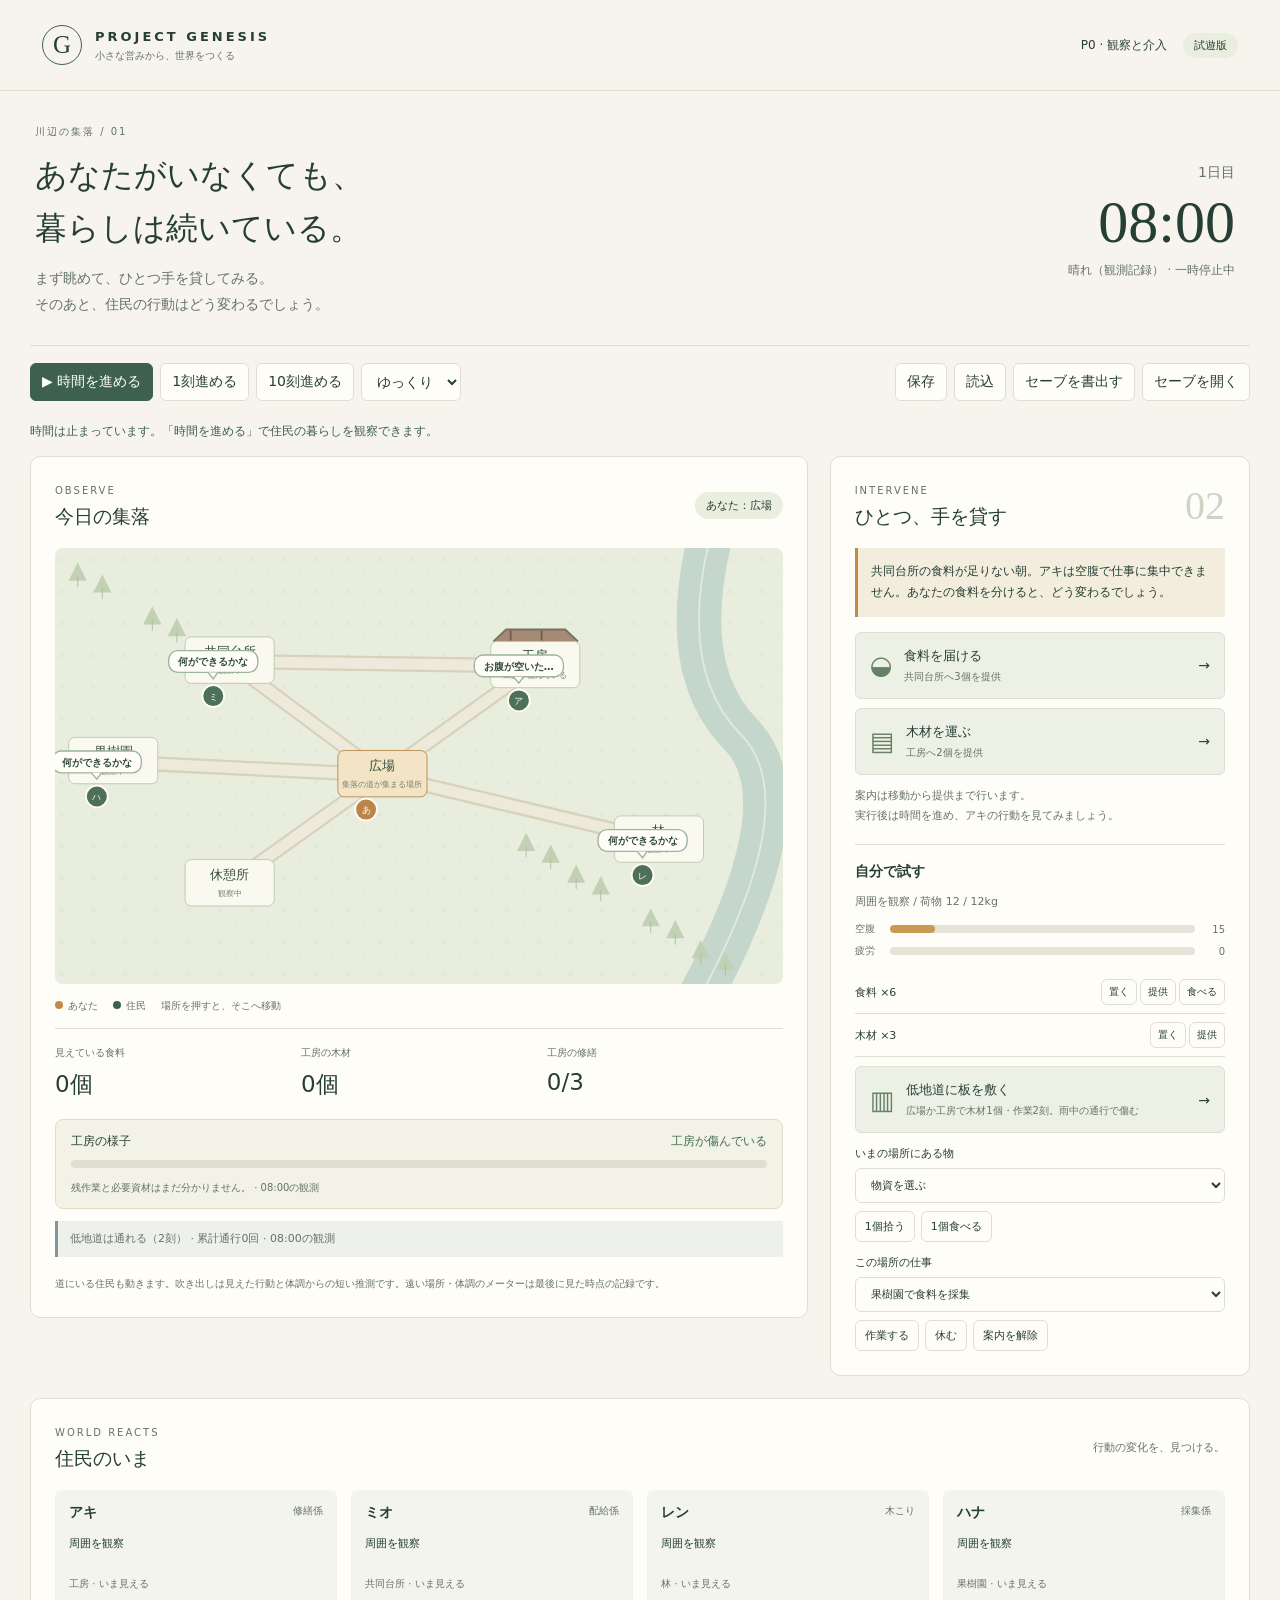
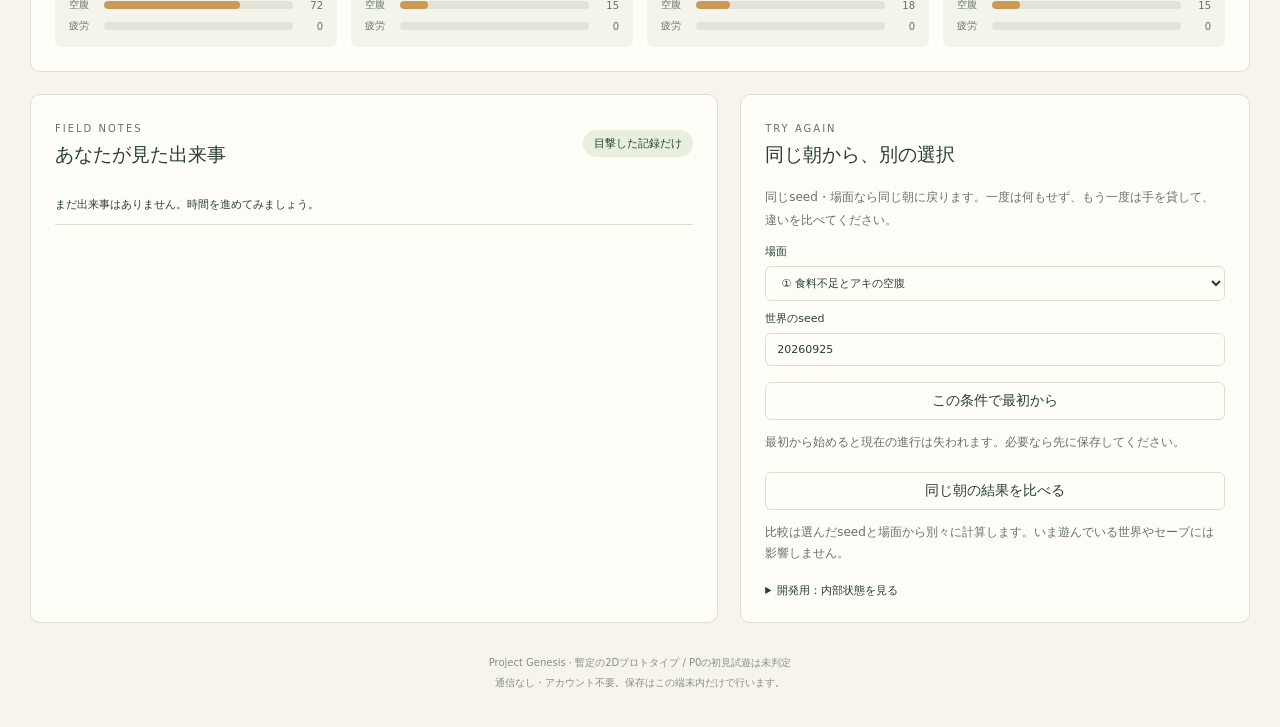
==== commit 5aaebb01: "Add files via upload" ====
--- a/Genesis_P0.html
+++ b/Genesis_P0.html
@@ -18,8 +18,14 @@
 <script>/* Project Genesis P0. Pure simulation, no DOM, network or wall clock. */
 (function (root) {
 'use strict';
-const BUILD = 'genesis-p0.1.5';
+const BUILD = 'genesis-p0.1.9';
+const INFORMATION_SCHEMA = 4;
+const COMMUNICATION_DURATION = 1; // Provisional P0 action time; no automatic conversation.
 const WORKSHOP_TARGET = 3;
+// P0 ordinal component, not an RPG level or UI skill category. No learning/RNG.
+const ABILITY_MAX = 2;
+const ROLE_ABILITIES = {builder:{condition_analysis:ABILITY_MAX}};
+const REPAIR_REQUIREMENTS = {remaining_work:{condition_analysis:1},materials:{condition_analysis:2}};
 const LOW_ROAD = 'square|workshop';
 const BOARD_STRENGTH = 3;
 const PLACES = {
@@ -43,7 +49,81 @@
 function visible(from,to){return from===to||PLACES[from].links.includes(to);}
 function roadKey(from,to){return [from,to].sort().join('|');}
 function roads(){return {[LOW_ROAD]:{wet:false,planks:0,wear:0,crossings:0}};}
-function roadCost(w,from,to){const r=w.roads?.[roadKey(from,to)];return r?.wet&&!r.planks?5:2;}
+// Road observations retain the environmental cost (2..5), not another actor's ability.
+// Only the environmental delay varies with existing physical state and carried load.
+// 0.25 is a provisional P0 calibration, not a personality trait or medical model.
+function travelCost(base,self,load=0){
+ if(!self)return base;
+ const strain=Math.min(1,Math.max(0,self.fatigue/100+1-self.health/100+load/self.capacity));
+ return 2+Math.ceil(Math.max(0,base-2)*(0.25+0.75*strain));
+}
+function roadCost(w,from,to,actor=null){const r=w.roads?.[roadKey(from,to)];return travelCost(r?.wet&&!r.planks?5:2,actor,actor?mass(w,actor):0);}
+// Signals are ephemeral observable snapshots, never live references into World Truth.
+function roadSignal(w,from,to){
+ const r=w.roads?.[roadKey(from,to)];
+ return {subject:roadKey(from,to),property:'passage',locations:[from,to],
+  value:{cost:roadCost(w,from,to),wet:!!r?.wet,planks:r?.planks??0,wear:r?.wear??0,crossings:r?.crossings??0}};
+}
+// Only existing visible construction progress is used: no invented roof-part model.
+// These candidate attributes describe remaining JOBS work, not hidden inventory.
+function repairSignal(w){
+ const job=JOBS.repair,progress=Math.min(WORKSHOP_TARGET,w.repair),remaining=WORKSHOP_TARGET-progress;
+ return {subject:job.site,property:'repair',locations:[job.site],
+  value:{progress,damaged:remaining>0,remaining_work:remaining,materials:{[job.input]:remaining*job.amount}},
+  requires:clone(REPAIR_REQUIREMENTS)};
+}
+function canPerceive(a,signal){return !!signal&&signal.locations.every(p=>visible(a.place,p));}
+function signalWitnesses(w,signal){return Object.values(w.actors).filter(a=>canPerceive(a,signal)).map(a=>a.id);}
+function perceive(a,signal,tick){
+ if(!canPerceive(a,signal))return null;
+ const reported=signal.report;
+ return {subject:signal.subject,property:signal.property,value:clone(signal.value),observed_at:reported?reported.observed_at:tick,
+  ...(reported?{received_at:tick}:signal.requires?{requires:clone(signal.requires)}:{}),
+  source:{kind:reported?'reported':'direct',...(reported?{from:reported.from}:{}),observer:a.id,place:a.place}};
+}
+// Filter only acquired candidate attributes. Neither skill nor this calculation reads World.
+// A report contains the speaker's interpreted claim, not raw cues to diagnose again.
+function interpret(perception,actor){
+ if(!perception)return null;
+ const result=clone(perception),requirements=result.requires;delete result.requires;
+ if(requirements&&result.source.kind!=='reported'){
+  for(const [attribute,needs] of Object.entries(requirements))
+   if(!Object.entries(needs).every(([component,minimum])=>(actor?.abilities&&Object.hasOwn(actor.abilities,component)?actor.abilities[component]:0)>=minimum))delete result.value[attribute];
+ }
+ return result;
+}
+function informationKey(subject,property){return JSON.stringify([subject,property]);}
+// Content age wins. At equal age, own observation wins over hearsay; otherwise
+// retain the existing record. Receipt time never rejuvenates the content.
+function preferBelief(current,incoming){
+ if(!incoming)return current;
+ if(!current||incoming.observed_at>current.observed_at)return incoming;
+ if(incoming.observed_at===current.observed_at&&current.source.kind==='reported'&&incoming.source.kind!=='reported')return incoming;
+ return current;
+}
+// Adapter over the current retained records, not a second road conversation engine.
+// Reports use a sparse subject/property map and do not invent remote place snapshots.
+function retainedBelief(a,subject,property){
+ let result;
+ for(const b of Object.values(a.beliefs))for(const record of [...Object.values(b.roads??{}),...Object.values(b.information??{})])
+  if(record.subject===subject&&record.property===property)result=preferBelief(result,record);
+ return preferBelief(result,a.reports?.[informationKey(subject,property)]);
+}
+function messageSignal(speaker,subject,property){
+ const record=retainedBelief(speaker,subject,property);if(!record)return null;
+ return {subject:record.subject,property:record.property,value:clone(record.value),locations:[speaker.place],
+  report:{from:speaker.id,observed_at:record.observed_at}};
+}
+function retainReport(receiver,incoming){
+ const current=retainedBelief(receiver,incoming.subject,incoming.property);
+ if(preferBelief(current,incoming)!==incoming)return;
+ receiver.reports[informationKey(incoming.subject,incoming.property)]=incoming;
+}
+// Both decision and UI use the same selection; neither has a World Truth argument.
+function roadRecord(beliefs,from,to,reports={}){
+ return preferBelief(beliefs[from]?.roads?.[to],reports[informationKey(roadKey(from,to),'passage')]);
+}
+function roadBelief(beliefs,from,to,reports={}){return roadRecord(beliefs,from,to,reports)?.value;}
 function seen(w,a,e) { return !e.hidden && (e.holder===a.id || visible(a.place,placeOf(w,e)) && !e.holder); }
 function accessible(w,a,e) { return e && !e.hidden && (e.holder===a.id || !e.holder && e.place===a.place) && (e.owner==='public'||e.owner===a.id); }
 function mass(w,a) { return w.items.filter(e=>e.holder===a.id).reduce((s,e)=>s+e.qty*e.mass,0); }
@@ -62,9 +142,9 @@
 function createWorld(seed=20260925,scenario='food') {
  if(!Number.isInteger(seed)||seed<0||seed>0xffffffff)throw Error('seedは0〜4294967295の整数');
  if(!['food','wood'].includes(scenario))throw Error('シナリオが不正');
- const w={schema_version:1,build:BUILD,seed,rng:seed,scenario,tick:0,nextId:1,nextEvent:1,actors:{},items:[],events:[],roads:roads(),sources:{food:240,wood:240},consumed:{food:0,wood:0},repair:0};
+ const w={schema_version:INFORMATION_SCHEMA,build:BUILD,seed,rng:seed,scenario,tick:0,nextId:1,nextEvent:1,actors:{},items:[],events:[],roads:roads(),sources:{food:240,wood:240},consumed:{food:0,wood:0},repair:0};
  const names=[['player','あなた','visitor','square'],['aki','アキ','builder','workshop'],['mio','ミオ','carrier','kitchen'],['ren','レン','logger','forest'],['hana','ハナ','gatherer','orchard']];
- for(const [id,name,role,place] of names)w.actors[id]={id,name,role,place,capacity:12,health:100,hunger:id==='aki'?(scenario==='food'?72:12):12+Math.floor(random(w)*8),fatigue:0,pending:null,queue:[],beliefs:{},status:'周囲を観察',reason:'自分で次の行動を選びます'};
+ for(const [id,name,role,place] of names)w.actors[id]={id,name,role,place,capacity:12,health:100,hunger:id==='aki'?(scenario==='food'?72:12):12+Math.floor(random(w)*8),fatigue:0,pending:null,queue:[],beliefs:{},reports:{},abilities:{condition_analysis:0,...ROLE_ABILITIES[role]},status:'周囲を観察',reason:'自分で次の行動を選びます'};
  stack(w,'food',6,null,'player','player');stack(w,'wood',3,null,'player','player');
  stack(w,'tool',1,'workshop');stack(w,'tool',1,'forest');
  observe(w);return w;
@@ -72,7 +152,17 @@
 function observe(w) {
  for(const a of Object.values(w.actors))for(const p of [a.place,...PLACES[a.place].links]){
  const items=w.items.filter(e=>seen(w,a,e)&&placeOf(w,e)===p).map(e=>clone(e));
- a.beliefs[p]={tick:w.tick,items,actors:Object.values(w.actors).filter(o=>o.place===p).map(o=>({id:o.id,name:o.name,place:o.place,status:o.status,hunger:o.hunger,fatigue:o.fatigue,health:o.health,moveTo:o.pending?.command.type==='move'?o.pending.command.to:null,moveRemaining:o.pending?.command.type==='move'?o.pending.remaining:null,moveDuration:o.pending?.command.type==='move'?o.pending.duration??2:null})),roads:Object.fromEntries(PLACES[p].links.map(to=>[to,{cost:roadCost(w,p,to),wet:!!w.roads[roadKey(p,to)]?.wet,planks:w.roads[roadKey(p,to)]?.planks??0,wear:w.roads[roadKey(p,to)]?.wear??0,crossings:w.roads[roadKey(p,to)]?.crossings??0}])),repair:p==='workshop'?w.repair:null,source:w.sources[p==='orchard'?'food':p==='forest'?'wood':'']??null};
+ // A visible place does not imply every road leaving it is fully observable.
+ // Retain individual road records when only part of their footprint is visible.
+ const observedRoads={...a.beliefs[p]?.roads};
+ for(const to of PLACES[p].links){
+  const belief=interpret(perceive(a,roadSignal(w,p,to),w.tick),a);
+  if(belief)observedRoads[to]=belief;
+ }
+ const information={};
+ const repair=p===JOBS.repair.site?interpret(perceive(a,repairSignal(w),w.tick),a):null;
+ if(repair)information[informationKey(repair.subject,repair.property)]=repair;
+ a.beliefs[p]={tick:w.tick,items,actors:Object.values(w.actors).filter(o=>o.place===p).map(o=>({id:o.id,name:o.name,place:o.place,status:o.status,hunger:o.hunger,fatigue:o.fatigue,health:o.health,moveTo:o.pending?.command.type==='move'?o.pending.command.to:null,moveRemaining:o.pending?.command.type==='move'?o.pending.remaining:null,moveDuration:o.pending?.command.type==='move'?o.pending.duration??2:null})),roads:observedRoads,information,repair:repair?.value.progress??null,source:w.sources[p==='orchard'?'food':p==='forest'?'wood':'']??null};
  }
 }
 function available(w,a,kind) {return w.items.filter(e=>accessible(w,a,e)&&e.kind===kind).reduce((s,e)=>s+e.qty,0);}
@@ -82,9 +172,15 @@
 }
 function validate(w,c,completion=false){
  if(!c||typeof c!=='object')return '行為が不正です';
- const a=w.actors[c.actor];if(!a)return '主体が存在しません';
+ const a=Object.hasOwn(w.actors,c.actor)?w.actors[c.actor]:null;if(!a)return '主体が存在しません';
  if(a.pending&&!completion)return 'いまの行動が終わるまで待ってください';
  if(a.health<=0)return '行動できる体調ではありません';
+ if(c.type==='communicate'){
+  const receiver=Object.hasOwn(w.actors,c.to)?w.actors[c.to]:null;
+  if(!receiver||receiver.id===a.id||receiver.place!==a.place)return '情報は同じ場所にいる別の相手へ伝えてください';
+  if(Object.keys(c).some(k=>!['actor','type','to','subject','property'].includes(k))||typeof c.subject!=='string'||typeof c.property!=='string')return '伝達は保持情報の対象と属性だけを指定してください';
+  return retainedBelief(a,c.subject,c.property)?null:'その情報は保持していません';
+ }
  if(c.type==='move')return PLACES[a.place].links.includes(c.to)?null:'隣接する場所だけへ移動できます';
  if(c.type==='layBoards'){
   if(c.road!==LOW_ROAD||!['square','workshop'].includes(a.place))return '低地道の端で作業してください';
@@ -126,6 +222,13 @@
 }
 function apply(w,c){
  const a=w.actors[c.actor];
+ if(c.type==='communicate'){
+  const receiver=w.actors[c.to],signal=messageSignal(a,c.subject,c.property);
+  const incoming=interpret(perceive(receiver,signal,w.tick),receiver);
+  retainReport(receiver,incoming);
+  // Receiver selection is private; no implicit feedback about its other memories.
+  return receiver.name+'へ情報を伝えた';
+ }
  if(c.type==='move') {
   if(roadKey(a.place,c.to)===LOW_ROAD){const r=w.roads[LOW_ROAD];r.crossings++;
    if(r.wet&&r.planks){r.wear++;if(r.wear>=BOARD_STRENGTH){r.planks=0;emit(w,a.id,'road','雨中の通行で低地道の板が傷み、外れた');}}
@@ -154,17 +257,18 @@
 function command(w,c){
  const reason=validate(w,c);if(reason)return fail(reason);
  const a=w.actors[c.actor];const before=clone({actor:a,items:w.items,repair:w.repair,roads:w.roads,sources:w.sources,consumed:w.consumed});
- const durations={rest:4,wait:1,layBoards:2};const duration=c.type==='work'?JOBS[c.job].duration:c.type==='move'?roadCost(w,a.place,c.to):durations[c.type];
- if(duration){a.pending={command:clone(c),remaining:duration,duration};a.status=c.type==='move'?PLACES[c.to].name+'へ移動中':c.type==='work'?JOBS[c.job].name+'中':c.type==='layBoards'?'低地道に板を敷いている':c.type==='rest'?'休息中'+(c.reason?'（'+c.reason+'）':''):'観察中';emit(w,a.id,'start',a.name+'：'+a.status);}
+ const durations={rest:4,wait:1,layBoards:2,communicate:COMMUNICATION_DURATION};const duration=c.type==='work'?JOBS[c.job].duration:c.type==='move'?roadCost(w,a.place,c.to,a):durations[c.type];
+ if(duration){a.pending={command:clone(c),remaining:duration,duration};a.status=c.type==='move'?PLACES[c.to].name+'へ移動中':c.type==='work'?JOBS[c.job].name+'中':c.type==='layBoards'?'低地道に板を敷いている':c.type==='communicate'?'情報を伝えている':c.type==='rest'?'休息中'+(c.reason?'（'+c.reason+'）':''):'観察中';emit(w,a.id,'start',a.name+'：'+a.status,c.type==='communicate'?{witnesses:[a.id,c.to]}:{});}
  else{const message=apply(w,c);a.status=message;emit(w,a.id,c.type,a.name+'：'+message);}
  observe(w);
  return {ok:true,status:'PASS',reason:duration?'開始しました':a.status,diff:[{before,after:clone({actor:a,items:w.items,repair:w.repair,roads:w.roads,sources:w.sources,consumed:w.consumed})}]};
 }
-function path(from,to,beliefs={}){
+function path(from,to,beliefs={},actorView=null){
+ const load=actorView?.inventory.reduce((s,e)=>s+e.qty*e.mass,0)??0;
  const best={[from]:0},queue=[{at:from,cost:0,steps:[]}];
  while(queue.length){queue.sort((a,b)=>a.cost-b.cost);const cur=queue.shift();if(cur.cost!==best[cur.at])continue;
  if(cur.at===to)return cur.steps;
- for(const next of PLACES[cur.at].links){const cost=cur.cost+(beliefs[cur.at]?.roads?.[next]?.cost??2);
+ for(const next of PLACES[cur.at].links){const cost=cur.cost+travelCost(roadBelief(beliefs,cur.at,next,actorView?.self.reports)?.cost??2,actorView?.self,load);
  if(best[next]===undefined||cost<best[next]){best[next]=cost;queue.push({at:next,cost,steps:[...cur.steps,next]});}}
  }return [];
 }
@@ -173,7 +277,7 @@
 function decide(v){
  const a=v.self, local=a.beliefs[a.place], inv=v.inventory;
  const c=(type,extra={})=>({actor:a.id,type,...extra});
- const walk=to=>c('move',{to:path(a.place,to,a.beliefs)[0]});
+ const walk=to=>c('move',{to:path(a.place,to,a.beliefs,v)[0]});
  const own=kind=>inv.find(e=>e.kind===kind);
  const usable=(o,kind)=>o?.items.find(e=>e.kind===kind&&(e.owner==='public'||e.owner===a.id)&&(!e.holder||e.holder===a.id));
  if(a.health<35||a.fatigue>=72){a.reason='体調・疲労を優先';return c('rest');}
@@ -189,8 +293,8 @@
  const cargo=own('food')||own('wood');
  if(cargo){const to=cargo.kind==='food'?'kitchen':'workshop';if(a.place!==to)return walk(to);return c(cargo.owner===a.id?'give':'drop',{item:cargo.id,qty:cargo.qty,to:'public'});}
  if(a.role==='builder'){
- if((a.beliefs.workshop?.repair??0)>=WORKSHOP_TARGET){
- if(a.place==='workshop'&&a.beliefs.square?.roads?.workshop?.wear>=BOARD_STRENGTH&&local.items.some(e=>e.kind==='wood'&&(e.owner==='public'||e.owner===a.id)))return c('layBoards',{road:LOW_ROAD});
+ if((retainedBelief(a,JOBS.repair.site,'repair')?.value.progress??a.beliefs.workshop?.repair??0)>=WORKSHOP_TARGET){
+ if(a.place==='workshop'&&roadBelief(a.beliefs,'square','workshop',a.reports)?.wear>=BOARD_STRENGTH&&local.items.some(e=>e.kind==='wood'&&(e.owner==='public'||e.owner===a.id)))return c('layBoards',{road:LOW_ROAD});
  const pantry=a.beliefs.kitchen;
  const food=pantry?.items.filter(e=>e.kind==='food'&&e.owner==='public'&&!e.holder).reduce((s,e)=>s+e.qty,0);
  if(food===undefined||food<3){if(a.place!=='orchard')return walk('orchard');return local.source>=3?c('work',{job:'forage'}):c('rest',{reason:'採集できる食料がない'});}
@@ -201,7 +305,7 @@
  if(!tool)return c('rest',{reason:'道具が見つからない'});
  const wood=local.items.filter(e=>e.kind==='wood'&&(e.owner==='public'||e.owner===a.id)).reduce((s,e)=>s+e.qty,0);
  if(wood>=2)return c('work',{job:'repair'});
- const road=a.beliefs.square?.roads?.workshop;
+ const road=roadBelief(a.beliefs,'square','workshop',a.reports);
  if(wood>=1&&!road?.planks&&road?.wear>=BOARD_STRENGTH)return c('layBoards',{road:LOW_ROAD});
  return c('rest',{reason:'木材が2個必要'});
  }
@@ -221,8 +325,8 @@
  for(const a of Object.values(w.actors)){
  if(a.pending){
  if(a.pending.remaining<=0){const c=a.pending.command;a.pending=null;const reason=validate(w,c,true);
- if(reason){a.status='中断：'+reason;emit(w,a.id,'cancel',a.name+'：'+a.status);}
- else{const msg=apply(w,c);a.status=msg;emit(w,a.id,'complete',a.name+'：'+msg);}
+ if(reason){a.status='中断：'+reason;emit(w,a.id,'cancel',a.name+'：'+a.status,c.type==='communicate'?{witnesses:[a.id,c.to]}:{});}
+ else{const msg=apply(w,c);a.status=msg;emit(w,a.id,'complete',a.name+'：'+msg,c.type==='communicate'?{witnesses:[a.id,c.to]}:{});}
  }
  }
  }
@@ -231,10 +335,10 @@
  if(a.pending)continue;
  if(a.queue[0]?.type==='travel'){
   if(a.place===a.queue[0].to)a.queue.shift();
-  else{const next=path(a.place,a.queue[0].to,a.beliefs)[0];const r=command(w,{actor:a.id,type:'move',to:next});
+  else{const next=path(a.place,a.queue[0].to,a.beliefs,view(w,a.id))[0];const r=command(w,{actor:a.id,type:'move',to:next});
    if(!r.ok){a.queue=[];a.status='案内を中断：'+r.reason;emit(w,a.id,'cancel',a.name+'：'+a.status);}continue;}
  }
- if(a.queue.length){const c=a.queue.shift();const r=command(w,c);if(!r.ok){a.queue=[];a.status='案内を中断：'+r.reason;emit(w,a.id,'cancel',a.name+'：'+a.status);}continue;}
+ if(a.queue.length){const c=a.queue.shift();const r=command(w,c);if(!r.ok){a.queue=[];a.status='案内を中断：'+r.reason;emit(w,a.id,'cancel',a.name+'：'+a.status,c.type==='communicate'?{witnesses:[a.id,c.to]}:{});}continue;}
  if(a.id==='player')continue;
  const c=decide(view(w,a.id));
  a.reason=c.type==='eat'?'食料を見つけ、空腹を解消':c.type==='work'?'観測した道具・資源で仕事を進める':c.type==='layBoards'?'板の破損と木材を観測し、道を補修':c.type==='rest'?(a.health<35?'負傷により作業を中断':a.role==='builder'?'資材・道具不足、または疲労。いったん休息':'備蓄あり、または疲労。いったん休息'):'必要なものがある場所を確認する';
@@ -279,8 +383,8 @@
  }
  if(e.type!=='tick')return fail('未定義のシステム作用');
  w.tick++;
- if(w.tick===12){w.roads[LOW_ROAD].wet=true;emit(w,null,'weather','雨で低地道がぬかるんだ',{witnesses:Object.keys(w.actors)});}
- if(w.tick===24){w.roads[LOW_ROAD].wet=false;emit(w,null,'weather','雨がやみ、低地道が乾いた',{witnesses:Object.keys(w.actors)});}
+ if(w.tick===12){w.roads[LOW_ROAD].wet=true;emit(w,null,'weather','雨で低地道がぬかるんだ',{witnesses:signalWitnesses(w,roadSignal(w,...LOW_ROAD.split('|')))});}
+ if(w.tick===24){w.roads[LOW_ROAD].wet=false;emit(w,null,'weather','雨がやみ、低地道が乾いた',{witnesses:signalWitnesses(w,roadSignal(w,...LOW_ROAD.split('|')))});}
  for(const a of Object.values(w.actors)){
  a.hunger=Math.min(100,a.hunger+0.38);a.fatigue=Math.min(100,a.fatigue+0.12);
  if(a.pending)a.pending.remaining--;
@@ -295,10 +399,21 @@
 function load(text){
  if(typeof text!=='string'||text.length>2000000)throw Error('セーブが大きすぎるか形式が不正です');
  const w=JSON.parse(text);
- if(w.schema_version!==1)throw Error('非対応のセーブ形式です（対応: schema 1）');
+ if(![1,2,3,INFORMATION_SCHEMA].includes(w.schema_version))throw Error('非対応のセーブ形式です（対応: schema 1 / 2 / 3 / 4）');
  const int=n=>Number.isSafeInteger(n)&&n>=0;
  const place=p=>typeof p==='string'&&Object.hasOwn(PLACES,p);
  const short=s=>typeof s==='string'&&s.length<=500;
+ const validPassage=r=>r&&[2,5].includes(r.cost)&&typeof r.wet==='boolean'&&[0,1].includes(r.planks)&&
+  (r.wear===undefined||int(r.wear)&&r.wear<=BOARD_STRENGTH&&(!r.planks||r.wear<BOARD_STRENGTH))&&
+  (r.crossings===undefined||int(r.crossings));
+ const passageSubjects=new Set(Object.entries(PLACES).flatMap(([p,site])=>site.links.map(n=>roadKey(p,n))));
+ const validRepair=r=>r&&typeof r==='object'&&!Array.isArray(r)&&
+  Object.keys(r).every(k=>['progress','damaged','remaining_work','materials'].includes(k))&&
+  int(r.progress)&&r.progress<=WORKSHOP_TARGET&&r.damaged===(r.progress<WORKSHOP_TARGET)&&
+  (r.remaining_work===undefined||r.remaining_work===WORKSHOP_TARGET-r.progress)&&
+  (r.materials===undefined||r.remaining_work!==undefined&&r.materials&&Object.keys(r.materials).join(',')===JOBS.repair.input&&r.materials[JOBS.repair.input]===r.remaining_work*JOBS.repair.amount);
+ const validPayload=record=>record&&(passageSubjects.has(record.subject)&&record.property==='passage'?validPassage(record.value):
+  w.schema_version===INFORMATION_SCHEMA&&record.subject===JOBS.repair.site&&record.property==='repair'&&validRepair(record.value));
  const actorIds=['aki','hana','mio','player','ren'];
  // Earlier schema-1 saves have no road state. Their existing world continues on a dry road.
  if(w.roads===undefined)w.roads=roads();
@@ -310,10 +425,34 @@
  if(!w.actors||Object.keys(w.actors).sort().join(',')!=='aki,hana,mio,player,ren'||!Array.isArray(w.items)||w.items.length>2000||!Array.isArray(w.events)||w.events.length>240)throw Error('セーブの世界構造が不正です');
  for(const [id,a] of Object.entries(w.actors)){
  if(a.id!==id||!place(a.place)||!short(a.status)||!short(a.reason)||typeof a.name!=='string'||a.name.length>40||!['visitor','builder','carrier','logger','gatherer'].includes(a.role)||a.capacity!==12||![a.health,a.hunger,a.fatigue].every(n=>Number.isFinite(n)&&n>=0&&n<=100)||!Array.isArray(a.queue)||a.queue.length>30||!a.beliefs)throw Error('主体データが不正です');
- const validCmd=c=>c&&c.actor===id&&['move','rest','wait','work','take','give','drop','eat','layBoards','travel'].includes(c.type)&&(c.reason===undefined||short(c.reason))&&(c.type!=='move'&&c.type!=='travel'||place(c.to))&&(c.type!=='work'||Object.hasOwn(JOBS,c.job))&&(c.type!=='layBoards'||c.road===LOW_ROAD);
+ // Only current payloads enter saves; interpretation/communication are common rules.
+ if(w.schema_version<INFORMATION_SCHEMA&&a.abilities!==undefined)throw Error('旧schemaに能力情報は保存できません');
+ if(w.schema_version===INFORMATION_SCHEMA&&(!a.abilities||typeof a.abilities!=='object'||Array.isArray(a.abilities)||
+  Object.entries(a.abilities).some(([component,n])=>component!=='condition_analysis'||!int(n)||n>ABILITY_MAX)))throw Error('能力データが不正です');
+ if(w.schema_version<3&&a.reports!==undefined)throw Error('旧schemaに伝聞情報は保存できません');
+ if(w.schema_version>=3){
+  if(!a.reports||typeof a.reports!=='object'||Array.isArray(a.reports)||Object.keys(a.reports).length>passageSubjects.size+(w.schema_version===INFORMATION_SCHEMA?1:0))throw Error('伝聞データが不正です');
+  for(const [key,record] of Object.entries(a.reports)){
+   if(!validPayload(record)||key!==informationKey(record.subject,record.property)||record.requires!==undefined||
+    !int(record.observed_at)||!int(record.received_at)||record.observed_at>record.received_at||record.received_at>w.tick||
+    record.source?.kind!=='reported'||record.source.observer!==id||!actorIds.includes(record.source.from)||record.source.from===id||!place(record.source.place))throw Error('伝聞レコードが不正です');
+  }
+ }
+ const validCmd=c=>c&&c.actor===id&&['move','rest','wait','work','take','give','drop','eat','layBoards','travel','communicate'].includes(c.type)&&(c.reason===undefined||short(c.reason))&&(c.type!=='move'&&c.type!=='travel'||place(c.to))&&(c.type!=='work'||Object.hasOwn(JOBS,c.job))&&(c.type!=='layBoards'||c.road===LOW_ROAD)&&(c.type!=='communicate'||actorIds.includes(c.to)&&c.to!==id&&short(c.subject)&&short(c.property)&&Object.keys(c).every(k=>['actor','type','to','subject','property'].includes(k)));
  if(a.pending&&(!int(a.pending.remaining)||a.pending.remaining<1||a.pending.remaining>5||a.pending.duration!==undefined&&(!int(a.pending.duration)||a.pending.duration<1||a.pending.duration>5)||!validCmd(a.pending.command)||a.pending.command.type==='travel')||a.queue.some(c=>!validCmd(c)))throw Error('進行中の行為が不正です');
+ if(a.pending?.command.type==='communicate'&&(a.pending.duration!==COMMUNICATION_DURATION||a.pending.remaining>COMMUNICATION_DURATION))throw Error('伝達行為の時間が不正です');
  for(const [p,b] of Object.entries(a.beliefs)){
   if(!place(p)||!b||!Array.isArray(b.items)||b.items.some(e=>!validItem(e))||!Array.isArray(b.actors)||!int(b.tick)||b.tick>w.tick||!(b.repair===null||int(b.repair))||!(b.source===null||int(b.source)))throw Error('観測データが不正です');
+  if(w.schema_version<INFORMATION_SCHEMA&&b.information!==undefined)throw Error('旧schemaに解釈情報は保存できません');
+  if(b.information!==undefined){
+   if(!b.information||typeof b.information!=='object'||Array.isArray(b.information)||Object.keys(b.information).length>1)throw Error('解釈情報が不正です');
+   for(const [key,r] of Object.entries(b.information)){
+    if(p!==JOBS.repair.site||!validPayload(r)||r.property!=='repair'||key!==informationKey(r.subject,r.property)||
+     r.requires!==undefined||!int(r.observed_at)||r.observed_at>b.tick||r.received_at!==undefined||r.source?.kind!=='direct'||
+     r.source.observer!==id||r.source.from!==undefined||!place(r.source.place)||!canPerceive({place:r.source.place},{locations:[p]})||
+     b.repair!==r.value.progress)throw Error('解釈レコードが不正です');
+   }
+  }
   for(const o of b.actors){
    if(!o||!actorIds.includes(o.id)||!place(o.place)||!short(o.name)||!short(o.status)||['hunger','fatigue','health'].some(k=>o[k]!==undefined&&(!Number.isFinite(o[k])||o[k]<0||o[k]>100)))throw Error('観測データが不正です');
    if(o.moveTo!==undefined&&o.moveTo!==null&&(!place(o.moveTo)||!PLACES[o.place].links.includes(o.moveTo)))throw Error('観測データが不正です');
@@ -322,7 +461,17 @@
    if((o.moveTo===null)!==(o.moveRemaining===null)||o.moveDuration!==undefined&&(o.moveTo===null)!==(o.moveDuration===null))throw Error('観測データが不正です');
   }
   if(b.roads!==undefined){
-   if(!b.roads||Object.entries(b.roads).some(([n,r])=>!PLACES[p].links.includes(n)||!r||![2,5].includes(r.cost)||typeof r.wet!=='boolean'||![0,1].includes(r.planks)||(r.wear!==undefined&&(!int(r.wear)||r.wear>BOARD_STRENGTH||r.planks&&r.wear>=BOARD_STRENGTH))||(r.crossings!==undefined&&!int(r.crossings))))throw Error('観測データが不正です');
+   if(!b.roads||typeof b.roads!=='object'||Array.isArray(b.roads))throw Error('観測データが不正です');
+   for(const [n,record] of Object.entries(b.roads)){
+    if(!PLACES[p].links.includes(n))throw Error('観測データが不正です');
+    const r=w.schema_version===1?record:record?.value;
+    if(!validPassage(r))throw Error('観測データが不正です');
+    if(w.schema_version!==1&&(
+     record.subject!==roadKey(p,n)||record.property!=='passage'||!int(record.observed_at)||record.observed_at>b.tick||
+     !record.source||record.source.observer!==id||record.received_at!==undefined||record.source.from!==undefined||
+     !(record.source.kind==='direct'&&place(record.source.place)&&canPerceive({place:record.source.place},{locations:[p,n]})||record.source.kind==='legacy-observation'&&record.source.place===null)
+    ))throw Error('情報レコードが不正です');
+   }
   }
  }
  }
@@ -332,9 +481,24 @@
  for(const key of ['food','wood'])if(!int(w.sources?.[key])||!int(w.consumed?.[key]))throw Error('物量データが不正です');
  for(const a of Object.values(w.actors))if(mass(w,a)>a.capacity)throw Error('運搬量が上限を超えています');
  for(const e of w.events)if(!int(e.tick)||e.tick>w.tick||!int(e.id)||e.id>=w.nextEvent||typeof e.text!=='string'||!Array.isArray(e.witnesses)||e.witnesses.some(id=>!w.actors[id]))throw Error('イベントが不正です');
+ // Upgrade only validated retained observations. Never call observe() here:
+ // loading a save must not grant knowledge of changes outside the actor's sight.
+ if(w.schema_version===1){
+  for(const a of Object.values(w.actors))for(const [p,b] of Object.entries(a.beliefs))
+   if(b.roads)for(const [to,value] of Object.entries(b.roads))b.roads[to]={
+    subject:roadKey(p,to),property:'passage',value,observed_at:b.tick,
+    source:{kind:'legacy-observation',observer:a.id,place:null}
+   };
+ }
+ if(w.schema_version<3)for(const a of Object.values(w.actors))a.reports={};
+ if(w.schema_version<INFORMATION_SCHEMA){
+  // No historical expertise or fresh diagnosis can be inferred from an old save.
+  for(const a of Object.values(w.actors))a.abilities={};
+  w.schema_version=INFORMATION_SCHEMA;
+ }
  return w;
 }
-const api={BUILD,WORKSHOP_TARGET,LOW_ROAD,BOARD_STRENGTH,PLACES,JOBS,ITEMS,createWorld,command,validate,step,observe,view,decide,path,route,guide,effect,roadCost,compare,injury,publicEvents,totals,serialize,load,mass,seen,placeOf};
+const api={BUILD,INFORMATION_SCHEMA,COMMUNICATION_DURATION,ABILITY_MAX,repairSignal,informationKey,preferBelief,retainedBelief,messageSignal,roadRecord,roadSignal,perceive,interpret,roadBelief,WORKSHOP_TARGET,LOW_ROAD,BOARD_STRENGTH,PLACES,JOBS,ITEMS,createWorld,command,validate,step,observe,view,decide,path,route,guide,effect,roadCost,travelCost,compare,injury,publicEvents,totals,serialize,load,mass,seen,placeOf};
 if(typeof module!=='undefined'&&module.exports)module.exports=api;else root.Genesis=api;
 })(typeof globalThis!=='undefined'?globalThis:this);
 </script><script>/* DOM adapter. Rendering never advances the simulation. */
@@ -369,21 +533,33 @@
 function act(c){const r=G.command(world,{actor:'player',...c});message(r.reason,!r.ok);render();}
 function advance(n=1){G.step(world,n);render();}
 function setRunning(on){running=on;clearInterval(timer);if(on)timer=setInterval(()=>advance(),Number($('speed').value));$('play').textContent=on?'Ⅱ 一時停止':'▶ 時間を進める';render();}
+function informationSource(record){
+ if(!record)return '';
+ return record.source.kind==='reported'
+  ?time(record.observed_at)+'の情報 · '+world.actors[record.source.from].name+'から'+time(record.received_at)+'に聞いた'
+  :time(record.observed_at)+(record.source.kind==='direct'?'の観測':'の旧記録');
+}
+function repairView(a){
+ const record=G.retainedBelief(a,G.JOBS.repair.site,'repair');
+ // Old saves retain their visible progress; loading does not invent a diagnosis.
+ const value=record?.value??(a.beliefs.workshop?{progress:a.beliefs.workshop.repair,damaged:a.beliefs.workshop.repair<G.WORKSHOP_TARGET}:null);
+ return {record,value};
+}
 function map(){
  const a=world.actors.player,places=G.PLACES;
  const observed=latest(a.beliefs);renderedPositions={};
  let svg='<svg viewBox="0 0 800 480" role="img" aria-label="集落の地図。各場所を押して移動できます"><defs><pattern id="grass" width="35" height="35" patternUnits="userSpaceOnUse"><path d="M5 15l2 -4 2 4 M24 30l2 -3" fill="none" stroke="#d9e1ca" stroke-width="1"/></pattern></defs><rect width="800" height="480" fill="url(#grass)"/><path d="M725 -30Q680 130 754 205T700 510" stroke="#c5d7cc" stroke-width="49" fill="none"/><path d="M725 -30Q680 130 754 205T700 510" stroke="#dfebe2" stroke-width="2" fill="none"/>';
  for(let i=0;i<22;i++){const x=(i*137+25)%740,y=(i*83+16)%450;if(y>140&&y<295)continue;svg+=`<path d="M${x} ${y}l-10 20h20z" fill="#c2d0b4"/><path d="M${x} ${y+15}v12" stroke="#adbba0"/>`;}
  for(const [id,p]of Object.entries(places))for(const n of p.links)if(id<n){
-  const low=id==='square'&&n==='workshop',road=a.beliefs.square?.roads?.workshop;
+  const low=id==='square'&&n==='workshop',road=G.roadBelief(a.beliefs,'square','workshop',a.reports);
   const tint=low&&road?.wet&&!road.planks?'#899aa1':low&&road?.planks?'#b39b6b':'#eeeadb';
   svg+=`<path d="M${p.x*8} ${p.y*4.8}L${places[n].x*8} ${places[n].y*4.8}" stroke="#d8d1bb" stroke-width="17" stroke-linecap="round"/><path d="M${p.x*8} ${p.y*4.8}L${places[n].x*8} ${places[n].y*4.8}" stroke="${tint}" stroke-width="12" stroke-linecap="round"${low&&road?.wet&&!road.planks?' stroke-dasharray="13 6"':''}/>`;
  }
  for(const [id,p]of Object.entries(places)){
  const x=p.x*8,y=p.y*4.8,seen=a.beliefs[id],fresh=seen?.tick===world.tick;
- const stage=id==='workshop'?Math.min(G.WORKSHOP_TARGET,seen?.repair??0):0;
+ const repair=id==='workshop'?repairView(a):null,stage=Math.min(G.WORKSHOP_TARGET,repair?.value?.progress??0);
  const roof=id==='workshop'?`<path d="M${x-46} ${y-27}l14 -13h65l14 13" fill="${stage===3?'#648b6a':stage?'#ba9456':'#a58b75'}" stroke="#6f755e" stroke-width="2"/><path d="M${x-27} ${y-39}v11 M${x+7} ${y-39}v11" stroke="${stage>=1?'#f1d797':'#705b52'}" stroke-width="${stage>=1?5:2}"/>${stage>=2?`<path d="M${x+31} ${y-39}v11" stroke="#f1d797" stroke-width="5"/>`:''}${stage===3?`<path d="M${x-46} ${y-27}h92" stroke="#456e52" stroke-width="4"/>`:''}`:'';
- svg+=`<g class="place" data-place="${id}" role="button" tabindex="0" aria-label="${p.name}へ移動${id==='workshop'&&seen?'、修繕'+stage+'段階':''}"><rect x="${x-49}" y="${y-27}" width="98" height="51" rx="7" fill="${a.place===id?'#f2e4c5':fresh?'#faf9f0':'#e1e4d7'}" stroke="${a.place===id?'#b88b4f':'#bdc7ad'}"/>${roof}<text x="${x}" y="${y-6}" text-anchor="middle" fill="#344c3a" font-size="14">${p.name}</text><text x="${x}" y="${y+13}" text-anchor="middle" fill="#78816d" font-size="9">${id==='square'?'集落の道が集まる場所':id==='workshop'&&seen?['屋根が傷んでいる','梁を補修中','屋根を補修中','修繕完了'][stage]:seen?(fresh?'観察中':'以前の記録'):'未観測'}</text></g>`;
+ svg+=`<g class="place" data-place="${id}" role="button" tabindex="0" aria-label="${p.name}へ移動${id==='workshop'&&repair.value?'、修繕'+stage+'段階':''}"><rect x="${x-49}" y="${y-27}" width="98" height="51" rx="7" fill="${a.place===id?'#f2e4c5':fresh?'#faf9f0':'#e1e4d7'}" stroke="${a.place===id?'#b88b4f':'#bdc7ad'}"/>${roof}<text x="${x}" y="${y-6}" text-anchor="middle" fill="#344c3a" font-size="14">${p.name}</text><text x="${x}" y="${y+13}" text-anchor="middle" fill="#78816d" font-size="9">${id==='square'?'集落の道が集まる場所':id==='workshop'&&repair.value?(repair.value.damaged?'工房が傷んでいる':'修繕完了')+(repair.record?.source.kind==='reported'?'（伝聞）':''):seen?(fresh?'観察中':'以前の記録'):'未観測'}</text></g>`;
  }
  // Fresh actors travel along the road. Old memories stay faint at the last seen place.
  const atPlace={};for(const o of Object.values(observed)){
@@ -412,18 +588,23 @@
  lastPositions=renderedPositions;lastMapTick=world.tick;
 }
 function render(){
- const a=world.actors.player,b=a.beliefs;
- $('day').textContent=Math.floor((480+world.tick*10)/1440)+1+'日目';$('clock').textContent=time(world.tick);$('weather').textContent=(world.roads[G.LOW_ROAD].wet?'雨':'晴れ')+' · '+(running?'暮らしが進んでいます':'一時停止中');$('position').textContent='あなた：'+G.PLACES[a.place].name;
+ const a=world.actors.player,b=a.beliefs,roadRecord=G.roadRecord(b,'square','workshop',a.reports),road=roadRecord?.value;
+ $('day').textContent=Math.floor((480+world.tick*10)/1440)+1+'日目';$('clock').textContent=time(world.tick);$('weather').textContent=(!road?'天候未観測':(road.wet?'雨':'晴れ')+(roadRecord.source.kind==='reported'?'（伝聞）':'（観測記録）'))+' · '+(running?'暮らしが進んでいます':'一時停止中');$('position').textContent='あなた：'+G.PLACES[a.place].name;
  $('map').innerHTML=map();animateResidents();
  const stock=(p,k)=>b[p]?.items.filter(e=>!e.holder&&e.kind===k&&e.owner==='public').reduce((s,e)=>s+e.qty,0);
  $('foodCount').textContent=(stock('kitchen','food')??'?')+'個';$('woodCount').textContent=(stock('workshop','wood')??'?')+'個';
- const repair=b.workshop?.repair,stage=Math.min(G.WORKSHOP_TARGET,repair??0);
- $('repairCount').textContent=repair===undefined?'未観測':stage+'/'+G.WORKSHOP_TARGET;
- $('workshopState').textContent=repair===undefined?'未観測':['傷んだ屋根','梁を補修中','屋根を補修中','修繕完了'][stage];
+ const repair=repairView(a),state=repair.value,stage=Math.min(G.WORKSHOP_TARGET,state?.progress??0);
+ $('repairCount').textContent=!state?'未観測':stage+'/'+G.WORKSHOP_TARGET;
+ $('workshopState').textContent=state?(state.damaged?'工房が傷んでいる':'修繕完了')+(repair.record?.source.kind==='reported'?'（伝聞）':''):'未観測';
  $('workshopFill').style.width=(stage/G.WORKSHOP_TARGET*100)+'%';
- $('workshopHint').textContent=repair===undefined?'工房を観察すると様子が分かります。':stage===3?'アキは修繕を終えました。食料が足りなければ採集を手伝います。':'木材2個と道具で1段階ずつ直ります。';
- const road=b.square?.roads?.workshop;
- $('roadState').textContent=road?(road.wear>=G.BOARD_STRENGTH&&!road.planks?'通行で板が傷んだ。木材があれば補修できる'+(road.wet?'（直行5刻・迂回4刻）':'') :road.wet&&!road.planks?'低地道はぬかるみ、工房へは台所経由が早い（直行5刻・迂回4刻）':road.planks?'板が敷かれ、工房への近道を通れる（2刻・雨中の通行あと'+(G.BOARD_STRENGTH-(road.wear??0))+'回）':'低地道は通れる（2刻）')+' · 累計通行'+(road.crossings??0)+'回'+(b.square.tick===world.tick?'':' · 前に見た記録'):'低地道はまだ観測していません。';
+ const detail=!state?'工房を観察すると様子が分かります。':!state.damaged?'修繕を終えた記録です。':
+  state.materials?'残り'+state.remaining_work+'回の修繕に木材約'+state.materials.wood+'個が必要です。':
+  state.remaining_work!==undefined?'残り'+state.remaining_work+'回の修繕が必要です。必要資材はまだ分かりません。':'残作業と必要資材はまだ分かりません。';
+ $('workshopHint').textContent=detail+(repair.record?' · '+informationSource(repair.record)+(repair.record.observed_at===world.tick?'':' · 以前の記録'):'');
+ const provenance=informationSource(roadRecord);
+ const direct=road?G.travelCost(road.cost,a,G.mass(world,a)):null;
+ const timing=`（あなたの直行予測${direct}刻・台所経由4刻。体調と荷物で変化）`;
+ $('roadState').textContent=road?(road.wear>=G.BOARD_STRENGTH&&!road.planks?'通行で板が傷んだ。木材があれば補修できる'+(road.wet?timing:'') :road.wet&&!road.planks?'低地道はぬかるんでいる'+timing:road.planks?'板が敷かれ、工房への近道を通れる（2刻・雨中の通行あと'+(G.BOARD_STRENGTH-(road.wear??0))+'回）':'低地道は通れる（2刻）')+' · 累計通行'+(road.crossings??0)+'回 · '+provenance+(roadRecord.observed_at===world.tick?'':roadRecord.source.kind==='reported'?' · 前に聞いた記録':' · 前に見た記録'):'低地道はまだ観測していません。';
  $('situation').textContent=world.scenario==='food'?'共同台所の食料が足りない朝。アキは空腹で仕事に集中できません。あなたの食料を分けると、どう変わるでしょう。':'工房に木材が足りない朝。アキは資材を待っています。手持ちの木材を届けると、修繕は始まるでしょうか。';
  $('playerState').textContent=`${a.status} / 荷物 ${G.mass(world,a)} / ${a.capacity}kg`;
  $('playerNeeds').innerHTML=meter('空腹',a.hunger,'hunger')+meter('疲労',a.fatigue,'fatigue');
